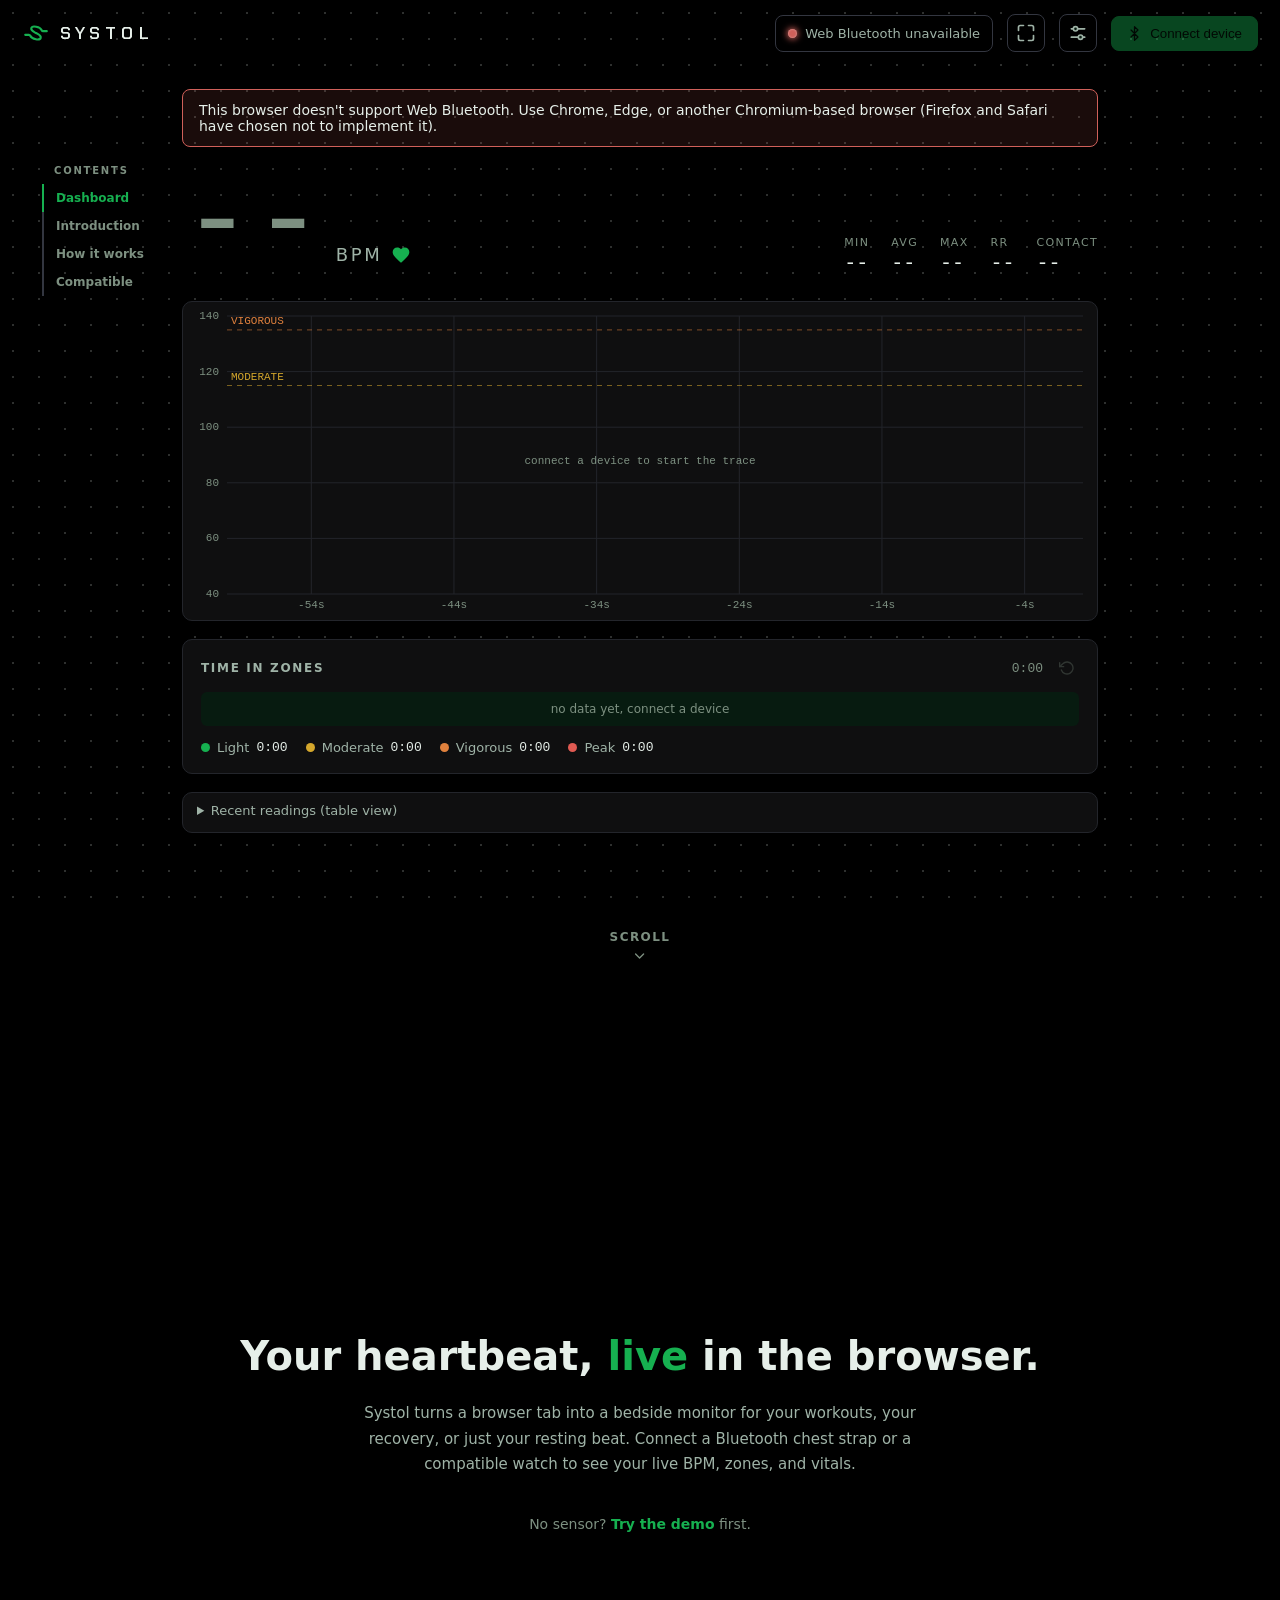
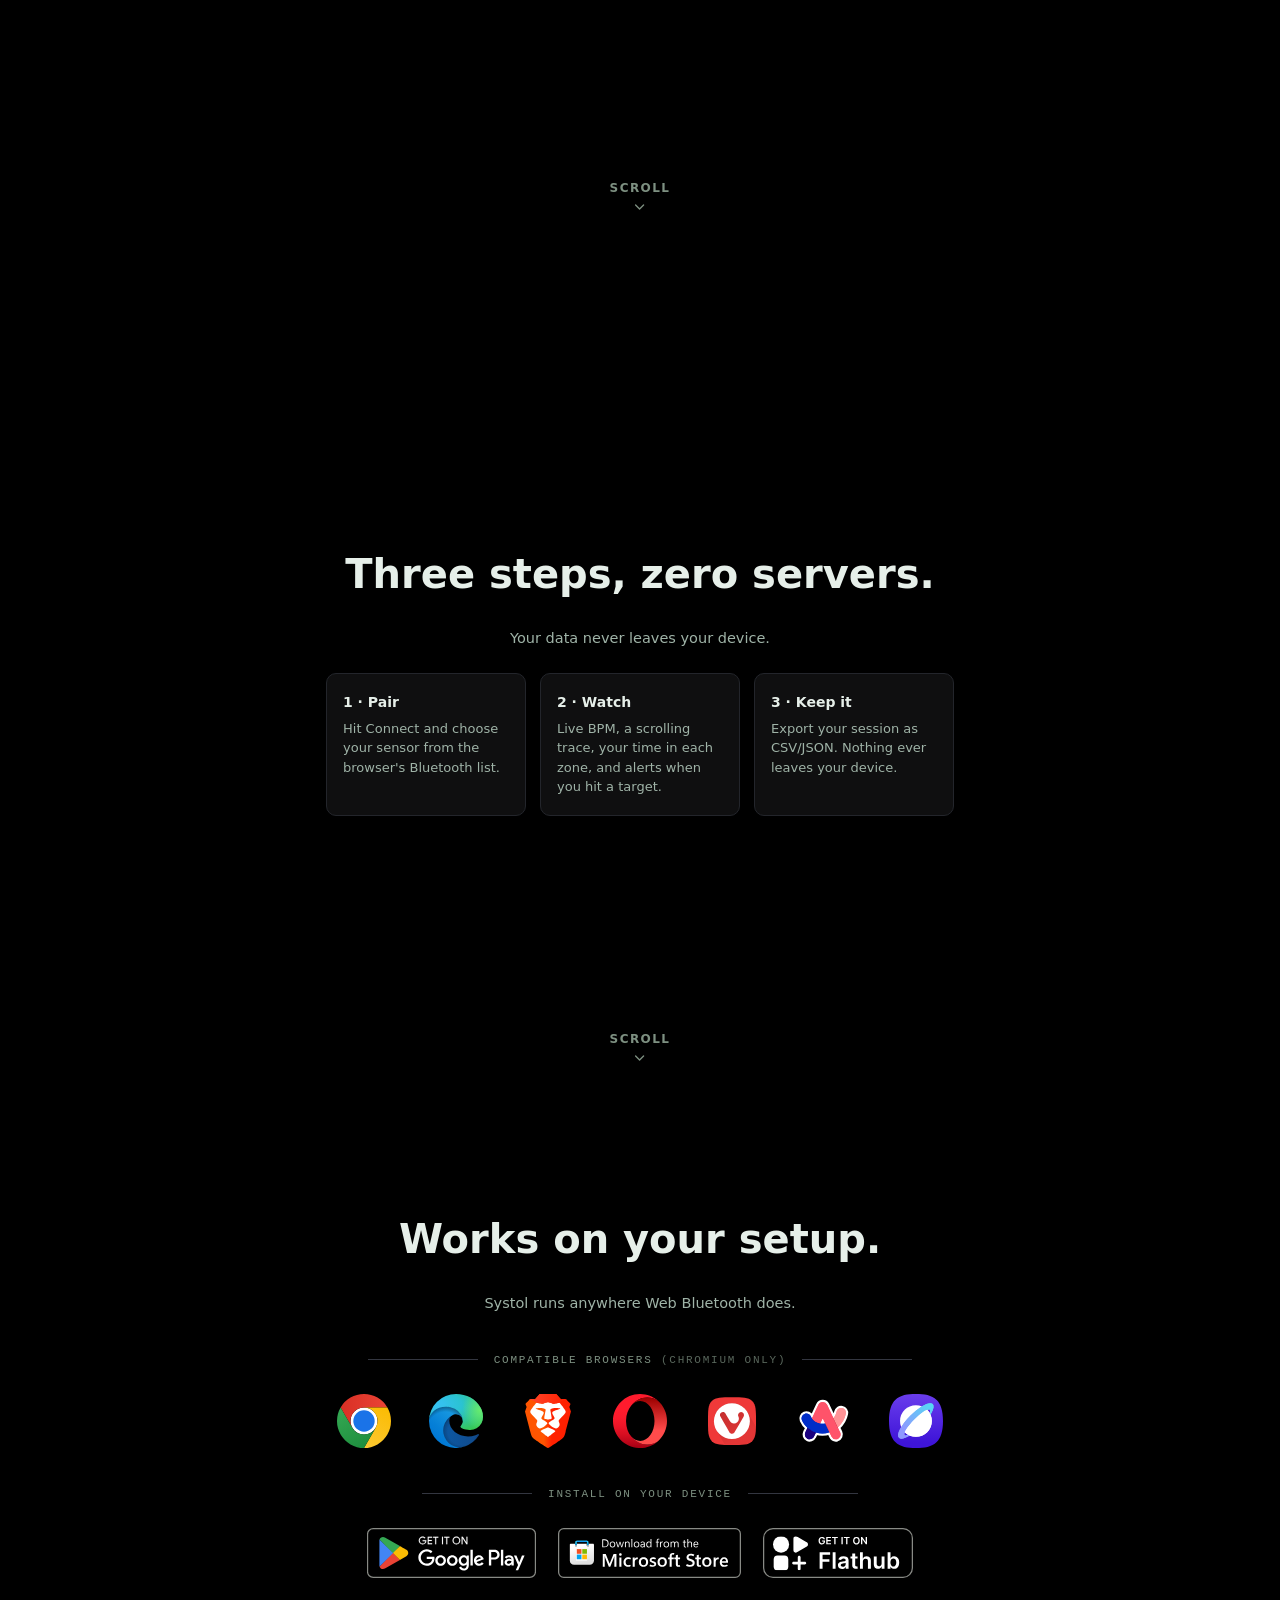
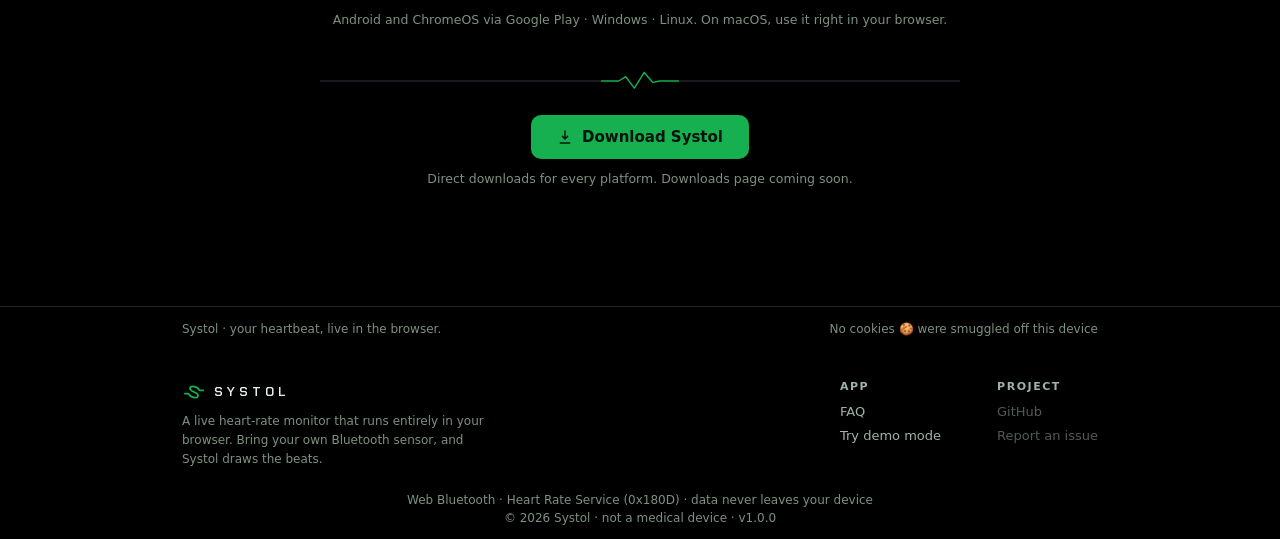
==== index.html @ badc88fa "Initial commit - Systol static web app" ====
<!DOCTYPE html>
<html lang="en">

<head>
  <meta charset="UTF-8" />
  <!-- Web keeps normal pinch zoom; installed-app contexts (PWA/WebView)
       get native parity — app.js §10 tightens this meta there. -->
  <meta name="viewport" content="width=device-width, initial-scale=1.0" />
  <title>Systol · Live Heart Rate Monitor</title>
  <meta name="description"
    content="A live heart-rate monitor that runs in your browser. Connect a Bluetooth sensor for live BPM, zones, and a scrolling trace. Your data never leaves your device." />
  <!-- Social link previews (Open Graph + Twitter). og:image and og:url are
       deferred until a share image (branding — audit 10.3.5) and a deploy URL
       exist. "Systol" here is a rebrand touchpoint. -->
  <meta property="og:type" content="website" />
  <meta property="og:title" content="Systol · Live Heart Rate Monitor" />
  <meta property="og:description"
    content="A live heart-rate monitor that runs entirely in your browser. Bring your own Bluetooth sensor. Your data never leaves your device." />
  <meta name="twitter:card" content="summary" />
  <meta name="twitter:title" content="Systol · Live Heart Rate Monitor" />
  <meta name="twitter:description"
    content="A live heart-rate monitor that runs entirely in your browser. Your data never leaves your device." />
  <!-- Favicon. Browsers that understand SVG take it (sharp at any size); the
       .ico is the fallback for those that don't. -->
  <link rel="icon" href="assets/icons/favicon.svg" type="image/svg+xml" />
  <link rel="icon" href="assets/icons/favicon.ico" sizes="16x16 32x32 48x48" />
  <link rel="apple-touch-icon" href="assets/icons/favicon.svg" />

  <link rel="stylesheet" href="style.css" />
</head>

<body>
  <!-- ================================================================
       HEADER — brand · battery chip · status pill · header buttons
       ================================================================ -->
  <header>
    <!-- Brand → home. On this page (the home page) that means scroll to the
         top rather than reload — app.js §2 intercepts; href is the no-JS
         fallback. -->
    <a class="brand" href="index.html">
      <!-- Decorative: the wordmark beside it carries the accessible name. -->
      <svg class="brand-mark" viewBox="0 0 48 48" width="28" height="28" aria-hidden="true">
        <path
          d="M42.49 20.83L36.24 20.83C35.28 20.83 34.17 20.11 33.79 19.23C31.19 13.26 17.1 10.27 15.91 15.9C14.96 20.36 20.92 22.12 24 24C27.08 25.88 33.04 27.64 32.09 32.1C30.9 37.73 16.81 34.74 14.21 28.77C13.83 27.89 12.72 27.17 11.76 27.17L5.51 27.17"
          fill="none" stroke="currentColor" stroke-width="3.6" stroke-linecap="round" stroke-linejoin="round" />
      </svg>
      <h1>SYSTOL</h1>
    </a>
    <div class="controls">
      <div id="batteryChip" class="battery-chip" hidden title="Device battery">
        <svg width="14" height="20" viewBox="5 2 14 20" fill="none" stroke="currentColor" stroke-width="2"
          stroke-linecap="round" stroke-linejoin="round" aria-hidden="true">
          <rect x="7" y="6" width="10" height="15" rx="2" />
          <path d="M10 3.5h4" />
        </svg>
        <span id="batteryPct">--</span>
      </div>
      <!-- Live BPM in the header (desktop only): reveals with a slide+fade once
           the hero BPM scrolls out of view, so the reading stays glanceable.
           Zone-colored mini heart beats at the real tempo (app.js §2). -->
      <div id="headerBpm" class="header-bpm" data-zone="" aria-hidden="true">
        <span id="headerHeart" class="header-heart">
          <svg viewBox="0 0 24 24" aria-hidden="true">
            <path fill="currentColor"
              d="M12 21.35l-1.45-1.32C5.4 15.36 2 12.28 2 8.5 2 5.42 4.42 3 7.5 3c1.74 0 3.41.81 4.5 2.09C13.09 3.81 14.76 3 16.5 3 19.58 3 22 5.42 22 8.5c0 3.78-3.4 6.86-8.55 11.54L12 21.35z" />
          </svg>
        </span>
        <span id="headerBpmValue">--</span>
      </div>
      <div id="status" class="status" data-state="idle" role="status" aria-live="polite" tabindex="0"
        title="Device info">
        <span class="led" aria-hidden="true"></span>
        <span id="statusText" class="status-text">Not connected</span>
      </div>
      <button id="monitorBtn" class="icon-btn" aria-label="Monitor mode (fullscreen)" title="Monitor mode">
        <svg width="20" height="20" viewBox="0 0 24 24" fill="none" stroke="currentColor" stroke-width="2"
          stroke-linecap="round" stroke-linejoin="round" aria-hidden="true">
          <path d="M3 9V5a2 2 0 0 1 2-2h4" />
          <path d="M21 9V5a2 2 0 0 0-2-2h-4" />
          <path d="M3 15v4a2 2 0 0 0 2 2h4" />
          <path d="M21 15v4a2 2 0 0 1-2 2h-4" />
        </svg>
      </button>
      <button id="deviceBtn" class="icon-btn device-btn" aria-label="Device and connection" title="Device">
        <svg width="20" height="20" viewBox="0 0 24 24" fill="none" stroke="currentColor" stroke-width="2"
          stroke-linecap="round" stroke-linejoin="round" aria-hidden="true">
          <path d="M6.5 6.5 L17.5 17.5 L12 23 L12 1 L17.5 6.5 L6.5 17.5" />
        </svg>
      </button>
      <button id="settingsBtn" class="icon-btn" aria-label="Settings" title="Settings">
        <svg width="20" height="20" viewBox="0 0 24 24" fill="none" stroke="currentColor" stroke-width="2"
          stroke-linecap="round" aria-hidden="true">
          <line x1="4" y1="7" x2="20" y2="7" />
          <circle cx="9" cy="7" r="2.6" fill="var(--panel)" />
          <line x1="4" y1="17" x2="20" y2="17" />
          <circle cx="15" cy="17" r="2.6" fill="var(--panel)" />
        </svg>
      </button>
      <button id="connectBtn" class="btn-connect">
        <svg class="btn-ico" viewBox="0 0 24 24" fill="none" stroke="currentColor" stroke-width="2"
          stroke-linecap="round" stroke-linejoin="round" aria-hidden="true">
          <path d="M6.5 6.5 L17.5 17.5 L12 23 L12 1 L17.5 6.5 L6.5 17.5" />
        </svg>
        <span id="connectLabel">Connect device</span>
      </button>
    </div>
  </header>

  <!-- ================================================================
       MAIN — banners + gutter TOC + the flipbook pages:
         page 1 · dashboard   page 2 · intro   page 3 · how it works
       ================================================================ -->
  <main>
    <!-- TOC: fixed page navigation in the left gutter (wide screens only).
         JS aligns it with the hero and the content column (app.js §4). -->
    <nav class="toc" id="toc" aria-label="Page navigation">
      <span class="toc-title">Contents</span>
      <a href="#dashboard" data-page="dashboard" class="active">Dashboard</a>
      <a href="#intro" data-page="intro">Introduction</a>
      <a href="#how-it-works" data-page="how-it-works">How it works</a>
      <a href="#compatible" data-page="compatible">Compatible</a>
    </nav>

    <div id="unsupported" class="banner" hidden>
      This browser doesn't support Web Bluetooth. Use Chrome, Edge, or another
      Chromium-based browser (Firefox and Safari have chosen not to implement it).
    </div>

    <!-- PAGE 1 · DASHBOARD container: hero + dash-body (chart → zones →
         table). dash-body is one unit so the whole stack can be re-anchored
         (e.g. gutter layouts) without touching its pieces. -->
    <section id="dashboard" class="dashboard page" aria-label="Live heart rate dashboard">
      <section class="hero" aria-label="Current heart rate">
        <div class="bpm-block" id="bpmBlock" data-zone="">
          <span id="bpm" class="bpm-value empty">--</span>
          <div class="bpm-side">
            <span class="bpm-unit">BPM
              <span id="heartSize" class="heart-size">
                <svg id="heart" class="heart" viewBox="0 0 24 24" aria-hidden="true">
                  <path fill="currentColor"
                    d="M12 21.35l-1.45-1.32C5.4 15.36 2 12.28 2 8.5 2 5.42 4.42 3 7.5 3c1.74 0 3.41.81 4.5 2.09C13.09 3.81 14.76 3 16.5 3 19.58 3 22 5.42 22 8.5c0 3.78-3.4 6.86-8.55 11.54L12 21.35z" />
                </svg>
              </span>
            </span>
            <span id="zoneLabel" class="zone-label"></span>
            <span id="targetBadge" class="target-badge" hidden>● in target</span>
          </div>
        </div>
        <div class="side-stats">
          <div class="stat"><span class="stat-label">min</span><span id="statMin" class="stat-value">--</span></div>
          <div class="stat"><span class="stat-label">avg</span><span id="statAvg" class="stat-value">--</span></div>
          <div class="stat"><span class="stat-label">max</span><span id="statMax" class="stat-value">--</span></div>
          <div class="stat"><span class="stat-label">RR</span><span id="statRR" class="stat-value">--</span></div>
          <div class="stat"><span class="stat-label">contact</span><span id="statContact" class="stat-value">--</span>
          </div>
          <!-- Demo-only: return to the live app (drops ?demo). Shown via
             body[data-demo]; sits above the stats on desktop, in the stats
             grid's spare cell beside "contact" on mobile. -->
          <a class="demo-home" href="index.html" aria-label="Exit demo, go to the live app">
            <svg width="14" height="14" viewBox="0 0 24 24" fill="none" stroke="currentColor" stroke-width="2"
              stroke-linecap="round" stroke-linejoin="round" aria-hidden="true">
              <path d="M3 10.5 12 3l9 7.5" />
              <path d="M5 9.5V20h14V9.5" />
            </svg>
            <span>Exit demo</span>
          </a>
        </div>
        <!-- Screen-reader-only: the live BPM number is NOT announced (it would read
           a value aloud every second); instead we announce only zone CHANGES here. -->
        <span id="zoneAnnounce" class="sr-only" role="status" aria-live="polite"></span>
      </section>

      <div class="dash-body">
        <section class="chart-wrap" aria-label="Heart rate over the last 60 seconds">
          <canvas id="chart"></canvas>
          <!-- Anchored to the chart (not the viewport) so it only ever floats over
           the trace, whatever else gets added to the page later. -->
          <div id="signalBanner" class="signal-banner" role="alert" hidden>
            <svg width="16" height="16" viewBox="0 0 24 24" fill="none" stroke="currentColor" stroke-width="2"
              stroke-linecap="round" stroke-linejoin="round" aria-hidden="true">
              <path d="M10.29 3.86 1.82 18a2 2 0 0 0 1.71 3h16.94a2 2 0 0 0 1.71-3L13.71 3.86a2 2 0 0 0-3.42 0z" />
              <line x1="12" y1="9" x2="12" y2="13" />
              <line x1="12" y1="17" x2="12.01" y2="17" />
            </svg>
            <span id="signalBannerText">Signal lost: no readings from your device</span>
          </div>
          <div id="tooltip" class="tooltip" hidden></div>
          <button type="button" id="chartExpand" class="chart-expand" aria-label="Monitor mode (fullscreen)"
            title="Monitor mode">
            <svg width="20" height="20" viewBox="0 0 24 24" fill="none" stroke="currentColor" stroke-width="2"
              stroke-linecap="round" stroke-linejoin="round" aria-hidden="true">
              <path d="M3 9V5a2 2 0 0 1 2-2h4" />
              <path d="M21 9V5a2 2 0 0 0-2-2h-4" />
              <path d="M3 15v4a2 2 0 0 0 2 2h4" />
              <path d="M21 15v4a2 2 0 0 1-2 2h-4" />
            </svg>
          </button>
        </section>

        <section class="zonebar-wrap" aria-label="Time spent in each heart rate zone this session">
          <div class="zonebar-head">
            <h2>Time in zones</h2>
            <div class="zonebar-head-right">
              <span id="zoneTotal" class="zonebar-total">0:00</span>
              <button type="button" id="clearSessionQuick" class="icon-btn-sm" aria-label="Clear session"
                title="Clear session" disabled>
                <svg width="16" height="16" viewBox="0 0 24 24" fill="none" stroke="currentColor" stroke-width="2"
                  stroke-linecap="round" stroke-linejoin="round" aria-hidden="true">
                  <polyline points="1 4 1 10 7 10" />
                  <path d="M3.51 15a9 9 0 1 0 2.13-9.36L1 10" />
                </svg>
              </button>
            </div>
          </div>
          <div class="zonebar" id="zonebar">
            <div class="zoneseg" data-zone="light" id="segLight"></div>
            <div class="zoneseg" data-zone="moderate" id="segModerate"></div>
            <div class="zoneseg" data-zone="vigorous" id="segVigorous"></div>
            <div class="zoneseg" data-zone="peak" id="segPeak"></div>
            <span id="zonebarEmpty" class="zonebar-empty">no data yet, connect a device</span>
          </div>
          <div class="zonelegend">
            <span class="legitem"><span class="legdot" data-zone="light"></span>Light <b id="tLight">0:00</b></span>
            <span class="legitem"><span class="legdot" data-zone="moderate"></span>Moderate <b
                id="tModerate">0:00</b></span>
            <span class="legitem"><span class="legdot" data-zone="vigorous"></span>Vigorous <b
                id="tVigorous">0:00</b></span>
            <span class="legitem"><span class="legdot" data-zone="peak"></span>Peak <b id="tPeak">0:00</b></span>
          </div>
        </section>

        <!-- Docked in the right gutter on wide screens (expanded), in vertical
         flow below the zone bar otherwise (collapsed) — app.js §3 syncs the
         open state, CSS §4 does the docking. -->
        <details class="table-view" id="readingsTable">
          <summary>Recent readings (table view)</summary>
          <div class="table-scroll">
            <table>
              <thead>
                <tr>
                  <th scope="col">Time</th>
                  <th scope="col">BPM</th>
                  <th scope="col">RR intervals (ms)</th>
                </tr>
              </thead>
              <tbody id="readingsBody"></tbody>
            </table>
          </div>
        </details>
      </div><!-- /dash-body -->

      <!-- Bouncing hint at the page's bottom edge: there's more below.
         Clickable; href + label are wired to the NEXT page by app.js §4,
         so inserting/reordering pages needs no updates here. -->
      <a class="scroll-hint" href="#">
        scroll
        <svg width="16" height="16" viewBox="0 0 24 24" fill="none" stroke="currentColor" stroke-width="2"
          stroke-linecap="round" stroke-linejoin="round" aria-hidden="true">
          <path d="M6 9l6 6 6-6" />
        </svg>
      </a>
    </section><!-- /dashboard -->

    <!-- PAGE 2 · INTRODUCTION — all copy below is PLACEHOLDER; final
         content is being written separately. Structure only. -->
    <section class="page intro" id="intro" aria-label="What is Systol">
      <h2 class="intro-title">Your heartbeat, <span>live</span> in the browser.</h2>
      <p class="intro-lede">Systol turns a browser tab into a bedside monitor for your workouts, your recovery, or just
        your resting beat. Connect a Bluetooth chest strap or a compatible watch to see your live BPM, zones, and
        vitals.</p>
      <p class="intro-demo-line">No sensor? <a href="?demo">Try the demo</a> first.</p>

      <a class="scroll-hint" href="#">
        scroll
        <svg width="16" height="16" viewBox="0 0 24 24" fill="none" stroke="currentColor" stroke-width="2"
          stroke-linecap="round" stroke-linejoin="round" aria-hidden="true">
          <path d="M6 9l6 6 6-6" />
        </svg>
      </a>
    </section>

    <!-- PAGE 3 · HOW IT WORKS — all copy below is PLACEHOLDER; final
         content is being written separately. Structure only. -->
    <section class="page intro" id="how-it-works" aria-label="How Systol works">
      <h2 class="intro-title">Three steps, zero servers.</h2>
      <p class="intro-sub">Your data never leaves your device.</p>
      <div class="intro-cards">
        <div class="intro-card"><b>1 · Pair</b>Hit Connect and choose your sensor from the browser's Bluetooth list.
        </div>
        <div class="intro-card"><b>2 · Watch</b>Live BPM, a scrolling trace, your time in each zone, and alerts when you
          hit a target.</div>
        <div class="intro-card"><b>3 · Keep it</b>Export your session as CSV/JSON. Nothing ever leaves your device.
        </div>
      </div>

      <a class="scroll-hint" href="#">
        scroll
        <svg width="16" height="16" viewBox="0 0 24 24" fill="none" stroke="currentColor" stroke-width="2"
          stroke-linecap="round" stroke-linejoin="round" aria-hidden="true">
          <path d="M6 9l6 6 6-6" />
        </svg>
      </a>
    </section>

    <!-- PAGE 4 · COMPATIBLE DEVICES.
         Browsers: bare official logos, each linking to that browser's site.
         Platforms: the official store badges (Play / Microsoft Store / Flathub),
                    theme-paired and not yet clickable — the packages don't exist.
         Both rows are static and centered when everything fits; they only become
         marquees on overflow (app.js §11), drifting in opposite directions. -->
    <section class="page intro" id="compatible" aria-label="Compatible browsers and platforms">
      <h2 class="intro-title">Works on your setup.</h2>
      <p class="intro-sub">Systol runs anywhere Web Bluetooth does.</p>
      <div class="compat-marquees">
        <p class="compat-label"><span>Compatible browsers <span class="compat-label-note">(Chromium only)</span></span>
        </p>
        <div class="marquee rtl" aria-label="Supported browsers">
          <div class="marquee-track">
            <a class="logo-tile" href="https://www.google.com/chrome/" target="_blank" rel="noopener"
              title="Chrome"><img src="assets/img/browsers/chrome.svg" alt="Chrome"></a>
            <a class="logo-tile" href="https://www.microsoft.com/edge" target="_blank" rel="noopener" title="Edge"><img
                src="assets/img/browsers/edge.svg" alt="Edge"></a>
            <a class="logo-tile" href="https://brave.com/" target="_blank" rel="noopener" title="Brave"><img
                src="assets/img/browsers/brave.svg" alt="Brave"></a>
            <a class="logo-tile" href="https://www.opera.com/" target="_blank" rel="noopener" title="Opera"><img
                src="assets/img/browsers/opera.svg" alt="Opera"></a>
            <a class="logo-tile" href="https://vivaldi.com/" target="_blank" rel="noopener" title="Vivaldi"><img
                src="assets/img/browsers/vivaldi.svg" alt="Vivaldi"></a>
            <a class="logo-tile" href="https://arc.net/" target="_blank" rel="noopener" title="Arc"><img
                src="assets/img/browsers/arc.svg" alt="Arc"></a>
            <a class="logo-tile" href="https://www.samsung.com/us/apps/samsung-internet/" target="_blank" rel="noopener"
              title="Samsung Internet"><img src="assets/img/browsers/samsung_internet.svg" alt="Samsung Internet"></a>
            <a class="logo-tile dupe" href="https://www.google.com/chrome/" target="_blank" rel="noopener"
              title="Chrome" aria-hidden="true" tabindex="-1"><img src="assets/img/browsers/chrome.svg" alt=""></a>
            <a class="logo-tile dupe" href="https://www.microsoft.com/edge" target="_blank" rel="noopener" title="Edge"
              aria-hidden="true" tabindex="-1"><img src="assets/img/browsers/edge.svg" alt=""></a>
            <a class="logo-tile dupe" href="https://brave.com/" target="_blank" rel="noopener" title="Brave"
              aria-hidden="true" tabindex="-1"><img src="assets/img/browsers/brave.svg" alt=""></a>
            <a class="logo-tile dupe" href="https://www.opera.com/" target="_blank" rel="noopener" title="Opera"
              aria-hidden="true" tabindex="-1"><img src="assets/img/browsers/opera.svg" alt=""></a>
            <a class="logo-tile dupe" href="https://vivaldi.com/" target="_blank" rel="noopener" title="Vivaldi"
              aria-hidden="true" tabindex="-1"><img src="assets/img/browsers/vivaldi.svg" alt=""></a>
            <a class="logo-tile dupe" href="https://arc.net/" target="_blank" rel="noopener" title="Arc"
              aria-hidden="true" tabindex="-1"><img src="assets/img/browsers/arc.svg" alt=""></a>
            <a class="logo-tile dupe" href="https://www.samsung.com/us/apps/samsung-internet/" target="_blank"
              rel="noopener" title="Samsung Internet" aria-hidden="true" tabindex="-1"><img
                src="assets/img/browsers/samsung_internet.svg" alt=""></a>
          </div>
        </div>
        <p class="compat-label">Install on your device</p>
        <div class="marquee ltr" aria-label="Platforms it installs on (packages coming soon)">
          <div class="marquee-track">
            <span class="store-badge" aria-disabled="true" title="Google Play, coming soon">
              <img class="badge-dark" src="assets/img/stores/playstore_dark.svg" alt="Get it on Google Play (coming soon)">
              <img class="badge-light" src="assets/img/stores/playstore_light.svg" alt="Get it on Google Play (coming soon)">
            </span>
            <span class="store-badge" aria-disabled="true" title="Microsoft Store, coming soon">
              <img class="badge-dark" src="assets/img/stores/ms_store_dark.svg" alt="Download from the Microsoft Store (coming soon)">
              <img class="badge-light" src="assets/img/stores/ms_store_light.svg"
                alt="Download from the Microsoft Store (coming soon)">
            </span>
            <span class="store-badge" aria-disabled="true" title="Flathub, coming soon">
              <img class="badge-dark" src="assets/img/stores/flathub_dark.svg" alt="Get it on Flathub (coming soon)">
              <img class="badge-light" src="assets/img/stores/flathub_light.svg" alt="Get it on Flathub (coming soon)">
            </span>
            <span class="store-badge dupe" aria-hidden="true">
              <img class="badge-dark" src="assets/img/stores/playstore_dark.svg" alt=""><img class="badge-light"
                src="assets/img/stores/playstore_light.svg" alt="">
            </span>
            <span class="store-badge dupe" aria-hidden="true">
              <img class="badge-dark" src="assets/img/stores/ms_store_dark.svg" alt=""><img class="badge-light"
                src="assets/img/stores/ms_store_light.svg" alt="">
            </span>
            <span class="store-badge dupe" aria-hidden="true">
              <img class="badge-dark" src="assets/img/stores/flathub_dark.svg" alt=""><img class="badge-light"
                src="assets/img/stores/flathub_light.svg" alt="">
            </span>
          </div>
        </div>
        <p class="compat-note" style="margin-top:0;">Android and ChromeOS via Google Play · Windows · Linux. On macOS,
          use it right in your browser.</p>
      </div>
      <div class="compat-download">
        <!-- EKG divider: flatline → heartbeat spike → flatline. The one divider on this
             page that gets the accent — it leads the eye into the CTA. -->
        <svg class="ekg-divider" viewBox="0 0 900 36" aria-hidden="true">
          <path class="ekg-flat" d="M0 18H396M504 18H900" />
          <path class="ekg-spike" d="M396 18h24l10 -6 12 16 14 -22 12 14 10 -2h26" />
        </svg>
        <a class="btn-download" href="downloads.html">
          <svg width="16" height="16" viewBox="0 0 24 24" fill="none" stroke="currentColor" stroke-width="2.2"
            stroke-linecap="round" stroke-linejoin="round" aria-hidden="true">
            <path d="M12 3v12m0 0l-4-4m4 4l4-4M5 21h14" />
          </svg>
          Download Systol
        </a>
        <p class="compat-note">Direct downloads for every platform. Downloads page coming soon.</p>
      </div>
    </section>
  </main>

  <!-- ================================================================
       DIALOGS — settings (theme · audio · zones · alerts · data) · device
       ================================================================ -->
  <dialog id="settingsDialog">
    <div class="dialog-head">
      <button type="button" id="settingsBack" class="dialog-x dialog-back" aria-label="Back">
        <svg width="20" height="20" viewBox="0 0 24 24" fill="none" stroke="currentColor" stroke-width="2.2"
          stroke-linecap="round" stroke-linejoin="round" aria-hidden="true">
          <path d="M15 18l-6-6 6-6" />
        </svg>
      </button>
      <h2 class="dialog-title" id="settingsTitle">Settings</h2>
      <button type="button" id="settingsClose" class="dialog-x dialog-close" aria-label="Close settings">
        <svg width="16" height="16" viewBox="0 0 24 24" fill="none" stroke="currentColor" stroke-width="2.2"
          stroke-linecap="round" aria-hidden="true">
          <path d="M6 6l12 12M18 6L6 18" />
        </svg>
      </button>
    </div>

    <div class="settings-body">
      <!-- A settings menu, not a WAI-ARIA tab strip: these are plain buttons that
           swap the panel on the right. aria-current marks the active section
           (honest "you are here" without promising arrow-key tab semantics). 10.6.3 -->
      <nav class="settings-nav" aria-label="Settings sections">
        <button type="button" class="nav-item active" data-section="theme" aria-current="true">Theme</button>
        <button type="button" class="nav-item" data-section="audio">Audio</button>
        <button type="button" class="nav-item" data-section="zones">Heart rate zones</button>
        <button type="button" class="nav-item" data-section="alerts">Alerts</button>
        <button type="button" class="nav-item" data-section="access">Accessibility</button>
        <button type="button" class="nav-item" data-section="data">Session data</button>
        <button type="button" class="nav-item" data-section="about">About</button>
      </nav>

      <div class="settings-content">
        <section class="settings-section active" data-section="theme">
          <h3 class="settings-heading page-name">Theme</h3>
          <div class="switch-row">
            <span class="switch-label">Appearance<span class="switch-sub">dark or light background</span></span>
            <button type="button" id="modeToggle" class="icon-btn mode-icon" aria-label="Toggle light and dark mode">
              <svg class="ico-moon" width="19" height="19" viewBox="0 0 24 24" fill="none" stroke="currentColor"
                stroke-width="2" stroke-linecap="round" stroke-linejoin="round" aria-hidden="true">
                <path d="M21 12.8A9 9 0 1 1 11.2 3 7 7 0 0 0 21 12.8z" />
              </svg>
              <svg class="ico-sun" width="19" height="19" viewBox="0 0 24 24" fill="none" stroke="currentColor"
                stroke-width="2" stroke-linecap="round" stroke-linejoin="round" aria-hidden="true">
                <circle cx="12" cy="12" r="4" />
                <path
                  d="M12 2v2M12 20v2M4.9 4.9l1.4 1.4M17.7 17.7l1.4 1.4M2 12h2M20 12h2M4.9 19.1l1.4-1.4M17.7 6.3l1.4-1.4" />
              </svg>
            </button>
          </div>
          <div class="tone-row">
            <span class="tone-label">Accent color</span>
            <div class="swatches" id="accentSwatches">
              <button type="button" class="swatch" data-accent="green" aria-label="Monitor green"></button>
              <button type="button" class="swatch" data-accent="blue" aria-label="Clinical blue"></button>
              <button type="button" class="swatch" data-accent="amber" aria-label="Amber"></button>
            </div>
          </div>
        </section>

        <section class="settings-section" data-section="audio" hidden>
          <h3 class="settings-heading page-name">Audio</h3>
          <div class="switch-row">
            <span class="switch-label">Beep on each beat<span class="switch-sub">a soft tick synced to your live heart
                rate</span></span>
            <button type="button" id="soundToggle" class="switch" role="switch" aria-checked="false"
              aria-label="Beep on each beat">
              <span class="switch-knob"></span>
            </button>
          </div>
          <div class="tone-row">
            <span class="tone-label">Tone</span>
            <select id="toneSelect" aria-label="Beep tone">
              <option value="soft">Soft tick</option>
              <option value="monitor">Classic monitor</option>
              <option value="pulse">Low pulse</option>
            </select>
          </div>
        </section>

        <section class="settings-section" data-section="zones" hidden>
          <div class="card-head">
            <h3 class="settings-heading page-name">Heart rate zones</h3>
            <button type="button" id="zonesReset" class="link-btn">Reset</button>
          </div>
          <p class="dialog-hint">Set the BPM where each zone begins. Light is everything below Moderate.</p>
          <div class="zone-row"><span class="zone-dot" data-zone="light"></span><span
              class="zone-name">Light</span><span class="zone-range">below Moderate</span></div>
          <label class="zone-row"><span class="zone-dot" data-zone="moderate"></span><span
              class="zone-name">Moderate</span><input type="number" id="zoneModerate" min="40" max="220"
              required /></label>
          <label class="zone-row"><span class="zone-dot" data-zone="vigorous"></span><span
              class="zone-name">Vigorous</span><input type="number" id="zoneVigorous" min="40" max="220"
              required /></label>
          <label class="zone-row"><span class="zone-dot" data-zone="peak"></span><span
              class="zone-name">Peak</span><input type="number" id="zonePeak" min="40" max="230" required /></label>
          <p id="zoneError" class="zone-error" hidden>Values must increase: Moderate &lt; Vigorous &lt; Peak.</p>
        </section>

        <section class="settings-section" data-section="alerts" hidden>
          <h3 class="settings-heading page-name">Alerts</h3>
          <div class="tone-row">
            <span class="tone-label">Target zone</span>
            <select id="targetZone" aria-label="Target zone">
              <option value="none">None</option>
              <option value="light">Light</option>
              <option value="moderate">Moderate</option>
              <option value="vigorous">Vigorous</option>
              <option value="peak">Peak</option>
            </select>
          </div>
          <div class="switch-row alert-sound-row">
            <span class="switch-label">Alert sound<span class="switch-sub">chime when you enter or leave the
                target</span></span>
            <button type="button" id="alertSoundToggle" class="switch" role="switch" aria-checked="true"
              aria-label="Alert sound">
              <span class="switch-knob"></span>
            </button>
          </div>
        </section>

        <section class="settings-section" data-section="access" hidden>
          <h3 class="settings-heading page-name">Accessibility</h3>
          <div class="switch-row snap-row">
            <span class="switch-label">Page snapping<span class="switch-sub">gently settle scrolling onto a page after
                you stop</span></span>
            <button type="button" id="snapToggle" class="switch" role="switch" aria-checked="true"
              aria-label="Page snapping">
              <span class="switch-knob"></span>
            </button>
          </div>
          <p class="dialog-hint snap-note" id="snapNote">Off by default when your system asks for reduced motion. This
            switch overrides that.</p>
          <p class="dialog-hint snap-note snap-locked" id="snapLockedNote" hidden>Not available at this screen size.
            Page snapping needs a window wider than 560&thinsp;px and at least 620&thinsp;px tall.</p>
          <div class="switch-row">
            <span class="switch-label">Background animation<span class="switch-sub">the drawn heartbeat traces behind
                the pages</span></span>
            <button type="button" id="bgfxToggle" class="switch" role="switch" aria-checked="true"
              aria-label="Background animation">
              <span class="switch-knob"></span>
            </button>
          </div>
          <p class="dialog-hint">Turns off the moving traces and the dot grid. Off by default when your system asks for
            reduced motion.</p>
        </section>

        <section class="settings-section" data-section="data" hidden>
          <h3 class="settings-heading">Export</h3>
          <p class="dialog-hint">Download this session's readings. Everything stays on your device; nothing is uploaded.
          </p>
          <div class="export-row">
            <button type="button" id="exportCsv" class="btn-outline" disabled>Export CSV</button>
            <button type="button" id="exportJson" class="btn-outline" disabled>Export JSON</button>
          </div>
          <p id="exportEmpty" class="dialog-hint export-empty">No readings yet. Connect a device to record a session.
          </p>

          <div class="dialog-divider"></div>

          <h3 class="settings-heading">Delete data</h3>
          <div class="reset-item">
            <div class="reset-text">
              <div class="reset-title">Clear session</div>
              <div class="reset-desc">Empties this session's graphs and zone times. Keeps your device connected and your
                saved settings.</div>
            </div>
            <button type="button" id="clearSession" class="btn-danger-outline" disabled>Clear</button>
          </div>

          <div class="reset-item">
            <div class="reset-text">
              <div class="reset-title">Restore defaults</div>
              <div class="reset-desc">Full reset. Clears all saved data and reloads a fresh app: the device disconnects,
                and settings and readings are wiped.</div>
            </div>
            <button type="button" id="restoreDefaults" class="btn-danger-outline">Reset</button>
          </div>
          <div class="confirm-box" id="restoreConfirm" hidden>
            <span class="confirm-prompt">Type <b>Delete</b> to confirm</span>
            <div class="confirm-controls">
              <input type="text" id="restoreInput" class="confirm-input" autocomplete="off" spellcheck="false"
                aria-label="Type Delete to confirm" />
              <button type="button" class="btn-ghost" id="restoreCancel">Cancel</button>
              <button type="button" class="btn-danger" id="restoreConfirmBtn" disabled>Confirm</button>
            </div>
          </div>
        </section>

        <section class="settings-section" data-section="about" hidden>
          <h3 class="settings-heading page-name">About</h3>
          <div class="about-row">
            <svg class="brand-mark" viewBox="0 0 48 48" width="22" height="22" aria-hidden="true">
              <path
                d="M42.49 20.83L36.24 20.83C35.28 20.83 34.17 20.11 33.79 19.23C31.19 13.26 17.1 10.27 15.91 15.9C14.96 20.36 20.92 22.12 24 24C27.08 25.88 33.04 27.64 32.09 32.1C30.9 37.73 16.81 34.74 14.21 28.77C13.83 27.89 12.72 27.17 11.76 27.17L5.51 27.17"
                fill="none" stroke="currentColor" stroke-width="3.2" stroke-linecap="round" stroke-linejoin="round" />
            </svg>
            <span class="about-name">Systol</span>
            <span class="about-version">v<span id="settingsVersion">--</span></span>
          </div>
          <p class="dialog-hint">A live heart-rate monitor that runs entirely in your browser. Not a medical device.
            Everything stays on your device; nothing is uploaded.</p>
          <p class="about-links"><a href="faq.html" class="foot-link">FAQ &amp; privacy</a></p>
        </section>
      </div>
    </div>

    <div class="dialog-foot">
      <span class="foot-note">Changes apply instantly</span>
    </div>
  </dialog>

  <dialog id="deviceDialog">
    <div class="dialog-head">
      <button type="button" id="deviceBack" class="dialog-x dialog-back" aria-label="Back">
        <svg width="20" height="20" viewBox="0 0 24 24" fill="none" stroke="currentColor" stroke-width="2.2"
          stroke-linecap="round" stroke-linejoin="round" aria-hidden="true">
          <path d="M15 18l-6-6 6-6" />
        </svg>
      </button>
      <h2 class="dialog-title">Device</h2>
      <button type="button" id="deviceClose" class="dialog-x dialog-close" aria-label="Close">
        <svg width="16" height="16" viewBox="0 0 24 24" fill="none" stroke="currentColor" stroke-width="2.2"
          stroke-linecap="round" aria-hidden="true">
          <path d="M6 6l12 12M18 6L6 18" />
        </svg>
      </button>
    </div>
    <div class="device-body">
      <div class="device-logo" id="deviceLogo" data-state="idle">
        <svg width="44" height="44" viewBox="0 0 24 24" fill="none" stroke="currentColor" stroke-width="1.8"
          stroke-linecap="round" stroke-linejoin="round" aria-hidden="true">
          <path d="M2 12h4l2.5-7 4 15 3-9 1.5 3H22" />
        </svg>
      </div>
      <div class="device-name" id="deviceName">No device</div>
      <div class="device-status" id="deviceStatusText" data-state="idle">Not connected</div>
      <dl class="device-info" id="deviceInfo" hidden>
        <div class="dinfo-row">
          <dt>Device ID</dt>
          <dd id="devInfoId">--</dd>
        </div>
        <div class="dinfo-row" id="devBatteryRow" hidden>
          <dt>Battery</dt>
          <dd id="devBattery">--</dd>
        </div>
        <div class="dinfo-row">
          <dt>Service</dt>
          <dd>Heart Rate · 0x180D</dd>
        </div>
        <div class="dinfo-row">
          <dt>Transport</dt>
          <dd>Bluetooth LE</dd>
        </div>
        <div class="dinfo-row">
          <dt>App version</dt>
          <dd>Systol <span id="devVersion">--</span></dd>
        </div>
      </dl>
    </div>
    <div class="device-foot">
      <button type="button" id="deviceConnectBtn" class="btn-connect btn-connect-full">
        <svg class="btn-ico" viewBox="0 0 24 24" fill="none" stroke="currentColor" stroke-width="2"
          stroke-linecap="round" stroke-linejoin="round" aria-hidden="true">
          <path d="M6.5 6.5 L17.5 17.5 L12 23 L12 1 L17.5 6.5 L6.5 17.5" />
        </svg>
        <span id="deviceConnectLabel">Connect device</span>
      </button>
    </div>
  </dialog>

  <!-- ================================================================
       FOOTER — brand · link columns · base line
       ================================================================ -->
  <footer id="footer">
    <!-- Thin row: the only footer line visible at the last page's rest on
         flipbook screens — the rest of the footer sits below the fold and
         scrolling reveals it (the snap engine treats it as a mini page).
         Hidden on small screens, where the footer renders whole. -->
    <div class="footer-thin" id="footerThin">
      <span>Systol · your heartbeat, live in the browser.</span>
      <span>No cookies 🍪 were smuggled off this device</span>
    </div>
    <div class="footer-cols">
      <div class="footer-brand">
        <div class="footer-brand-row">
          <svg class="brand-mark" viewBox="0 0 48 48" width="24" height="24" aria-hidden="true">
            <path
              d="M42.49 20.83L36.24 20.83C35.28 20.83 34.17 20.11 33.79 19.23C31.19 13.26 17.1 10.27 15.91 15.9C14.96 20.36 20.92 22.12 24 24C27.08 25.88 33.04 27.64 32.09 32.1C30.9 37.73 16.81 34.74 14.21 28.77C13.83 27.89 12.72 27.17 11.76 27.17L5.51 27.17"
              fill="none" stroke="currentColor" stroke-width="3.4" stroke-linecap="round" stroke-linejoin="round" />
          </svg>
          <span class="footer-brand-name">SYSTOL</span>
        </div>
        <p class="footer-tagline">A live heart-rate monitor that runs entirely in your browser. Bring your own Bluetooth
          sensor, and Systol draws the beats.</p>
      </div>
      <nav class="footer-col" aria-label="App links">
        <h3>App</h3>
        <a href="faq.html" class="foot-link">FAQ</a>
        <a href="?demo" class="foot-link">Try demo mode</a>
      </nav>
      <nav class="footer-col" aria-label="Project links">
        <h3>Project</h3>
        <a href="#" class="foot-link soon" title="Coming soon">GitHub</a>
        <a href="#" class="foot-link soon" title="Coming soon">Report an issue</a>
      </nav>
    </div>
    <div class="footer-base">
      <span>Web Bluetooth · Heart Rate Service (0x180D) · data never leaves your device</span>
      <span>© 2026 Systol · not a medical device<span id="footerVersion"></span></span>
    </div>
  </footer>

  <!-- ================================================================
       OVERLAYS — monitor-mode controls · audio hint
       ================================================================ -->
  <div id="monitorCtls" class="monitor-ctls" hidden>
    <div id="monitorBattery" class="battery-chip" hidden title="Device battery">
      <svg width="14" height="20" viewBox="5 2 14 20" fill="none" stroke="currentColor" stroke-width="2"
        stroke-linecap="round" stroke-linejoin="round" aria-hidden="true">
        <rect x="7" y="6" width="10" height="15" rx="2" />
        <path d="M10 3.5h4" />
      </svg>
      <span id="monitorBatteryPct">--</span>
    </div>
    <button id="monitorMute" class="icon-btn" aria-label="Beep on each beat" aria-pressed="false" title="Beep on/off">
      <svg width="20" height="20" viewBox="0 0 24 24" fill="none" stroke="currentColor" stroke-width="2"
        stroke-linecap="round" stroke-linejoin="round" aria-hidden="true">
        <path d="M11 5 6 9H2v6h4l5 4z" />
        <path class="sound-wave" d="M15.5 8.5a5 5 0 0 1 0 7" />
        <path class="sound-wave" d="M19 5.5a9 9 0 0 1 0 13" />
        <path class="sound-x" d="M17 9.5l5 5M22 9.5l-5 5" />
      </svg>
    </button>
    <button id="monitorExit" class="icon-btn" aria-label="Exit monitor mode" title="Exit monitor mode (Esc)">
      <svg width="20" height="20" viewBox="0 0 24 24" fill="none" stroke="currentColor" stroke-width="2"
        stroke-linecap="round" stroke-linejoin="round" aria-hidden="true">
        <path d="M9 3v4a2 2 0 0 1-2 2H3" />
        <path d="M15 3v4a2 2 0 0 0 2 2h4" />
        <path d="M9 21v-4a2 2 0 0 0-2-2H3" />
        <path d="M15 21v-4a2 2 0 0 1 2-2h4" />
      </svg>
    </button>
  </div>

  <button type="button" id="toTop" class="to-top" aria-label="Back to top" title="Back to top">
    <!-- Hollow banner-chevron (user-supplied path). Non-scaling 2px stroke —
         intentionally a touch heavier than the header icons' ~1.67px (their
         stroke-width 2 scaled from a 24 viewBox to 20px), suiting this larger
         standalone corner control. (10.7.4) -->
    <svg width="24" height="18" viewBox="0 0 580 426" xmlns="http://www.w3.org/2000/svg" aria-hidden="true">
      <path d="M30 396V200L290 30l260 170v196L290 220Z" fill="none" stroke="currentColor" stroke-width="2"
        stroke-linejoin="round" stroke-linecap="round" vector-effect="non-scaling-stroke" />
    </svg>
  </button>

  <div id="audioHint" class="audio-hint" hidden>🔇 Click anywhere to enable sound</div>

  <script src="app.js"></script>
  <!-- Code-generated background: plotting-paper dots on the dashboard page, a
       self-building wall of ECG traces on the pages below. Self-contained —
       injects its own canvas and styles; dials live at the top of the file. -->
  <script src="systol-bgfx.js" defer></script>
</body>

</html>
---- style.css ----
/* Systol — hospital-monitor theme. Trace green #16b050 validated against
   surface #101512 (lightness band, chroma, contrast) — see README.

   Organized by CONTAINER, mirroring index.html:
     1. design tokens & themes
     2. base & shared controls
     3. header            (brand, battery chip, status pill, buttons)
     4. main / dashboard  (flipbook pages, gutter TOC, hero, chart,
                           time-in-zones, readings table, intro pages)
     5. dialogs           (shared shell, settings, device)
     6. footer
     7. overlays          (signal banner, audio hint, monitor controls)
     8. monitor mode
   Each container's mobile rules live at the END of its own section. */

/* ── Wordmark face — Chakra Petch SemiBold, subset to S/Y/T/O/L ──────────
   Inlined as a data URI: no CDN request, no build step, no FOUT, and the
   brand renders identically on Windows/Android where a system stack would
   resolve to a different face. 1116 bytes. Used only by the wordmark. */
@font-face {
  font-family: "Systol Wordmark";
  src: url([data-uri]) format("woff2");
  font-weight: 600;
  font-style: normal;
  font-display: block;
}

/* ==================================================================
   1. DESIGN TOKENS & THEMES
   ================================================================== */

:root {
  --bg: #000000;                                             /* homepage: pure black */
  --surface: #0f0f10;                                        /* cards: near-neutral */
  --panel: color-mix(in srgb, #050507 87%, var(--trace));    /* modals: near-black, faint accent */
  --grid: #23252b;
  --grid-strong: #333640;
  --trace: #16b050;
  --ink: #e6efe9;
  --ink-secondary: #9fb3a7;
  --ink-muted: #7d9081;   /* WCAG AA ≥4.5:1 on bg/surface/panel even at 11–12px labels (10.6.5) */
  --danger: #d0605a;
  --hover-tint: rgba(255, 255, 255, 0.05); /* subtle raised-tile on hover; themed so it shows in light mode too (10.7.3) */
  --zone-light: #16b050;
  --zone-moderate: #d4a72c;
  --zone-vigorous: #e0813d;
  --zone-peak: #e05a52;
  --mono: ui-monospace, "SF Mono", SFMono-Regular, Menlo, Consolas, monospace;
  --wordmark: "Systol Wordmark", system-ui, sans-serif; /* brand only — see @font-face below */
  --header-h: 67px; /* pre-JS fallback — app.js §2 syncs this to the real header height */
  --footer-thin-h: 46px; /* footer's thin row; JS corrects it from the live layout */
}

/* Accent presets (dark mode) — only the primary accent changes; the zone
   colors stay semantic. */
:root[data-accent="blue"]  { --trace: #3a95e0; }
:root[data-accent="amber"] { --trace: #d9a520; }

/* Light mode palette (validated for ≥3:1 contrast on the light surface). */
:root[data-theme="light"] {
  --bg: #ffffff;                                             /* homepage: pure white */
  --surface: #f6f7f8;                                        /* cards: near-neutral */
  --panel: color-mix(in srgb, #ffffff 90%, var(--trace));    /* modals: accent-tinted */
  --grid: #e6e8ea;
  --grid-strong: #d0d3d6;
  --ink: #16211b;
  --ink-secondary: #4c5b53;
  --ink-muted: #5b6860;   /* WCAG AA ≥4.5:1 on bg/surface/panel even at 11–12px labels (10.6.5) */
  --danger: #c23c34;
  --hover-tint: rgba(0, 0, 0, 0.05); /* dark tile on light surfaces (10.7.3) */
  --zone-light: #128c42;
  --zone-moderate: #a67c0a;
  --zone-vigorous: #bd5717;
  --zone-peak: #cc3a30;
  --trace: #0e8a3c;
}
:root[data-theme="light"][data-accent="blue"]  { --trace: #1f74c0; }
:root[data-theme="light"][data-accent="amber"] { --trace: #9a6b08; }

/* ==================================================================
   BREAKPOINT GATES — canonical reference (keep every use in sync)
   ------------------------------------------------------------------
   CSS media queries can't read a custom property, so these numbers are
   repeated across this file AND one matchMedia in app.js §4. This block is
   the single source of TRUTH; when a gate changes, grep its token and
   update every site. Paired gates are COMPLEMENTS (≤560 / ≥561, <620 /
   ≥620) so no width/height ever lands in two layouts at once — that overlap
   was bug 10.1.1.

     560 / 561  — mobile ↔ desktop-flipbook boundary; 560 IS mobile.
                   mobile:     @media (max-width: 560px)          [style.css]
                   flipbook:   (min-width: 561px) and (min-height: 620px)
                   snap OFF:   (max-width: 560px)                 [app.js §4]
                   isMobile:   (max-width: 560px)                 [app.js §6]
     620 / 619  — min viewport HEIGHT for the flipbook.
                   on:  … and (min-height: 620px)   off: (max-height: 619px)
                   snap OFF also keys (max-height: 619px)         [app.js §4]
     1279/1280  — gutter TOC appears (needs side room):
                   hidden:     @media (max-width: 1279px)
     1460       — readings table docks in the right gutter:
                   docked:     @media (min-width: 1460px)  [+ app.js §3 matchMedia]
     380        — very narrow: connect button shrinks to its icon.
   Grep: 560px · 561px · 619px · 620px · 1279px · 1460px · 380px
   (prefers-reduced-motion and display-mode:standalone are feature queries,
    not numeric gates — no drift risk, not listed above.)
   ================================================================== */

/* ==================================================================
   2. BASE & SHARED CONTROLS
   ================================================================== */

* { box-sizing: border-box; margin: 0; padding: 0; }

/* App-like touch behavior: on touch-primary devices (Android/iOS — where
   press-and-hold means "select text"), on-screen text is not selectable,
   like a native app. Inputs keep selection — editing requires it. Desktop
   pointers are unaffected. -webkit-touch-callout kills iOS's long-press
   preview bubble on links. */
/* Native-app parity ONLY when actually running as an app (installed
   PWA / TWA / WebView — display-mode: standalone), never on the web —
   browsers, mobile included, keep normal selection and zoom:
     · no pinch zoom (boot JS also tightens the viewport meta, app.js §10)
     · press-and-hold selects no text, like a native app — inputs excepted,
       editing requires selection; -webkit-touch-callout kills iOS's
       long-press link preview. */
@media (display-mode: standalone) {
  html { touch-action: pan-x pan-y; } /* scroll yes, pinch-zoom no */
  body {
    -webkit-user-select: none;
    user-select: none;
    -webkit-touch-callout: none;
  }
  input, textarea {
    -webkit-user-select: text;
    user-select: text;
  }
}

body {
  background: var(--bg);
  color: var(--ink);
  font-family: system-ui, -apple-system, "Segoe UI", sans-serif;
  min-height: 100vh;
  display: flex;
  flex-direction: column;
}

button { cursor: pointer; font: 600 13px/1 inherit; }
button:disabled { opacity: 0.4; cursor: default; }

/* Visually hidden, but present for screen readers (e.g. the zone-change
   announcer). Standard clip-rect technique — off-layout, never focusable. */
.sr-only {
  position: absolute;
  width: 1px;
  height: 1px;
  padding: 0;
  margin: -1px;
  overflow: hidden;
  clip: rect(0, 0, 0, 0);
  white-space: nowrap;
  border: 0;
}

/* Square icon button (header, monitor controls, settings mode toggle). */
.icon-btn {
  display: flex;
  align-items: center;
  justify-content: center;
  background: var(--bg);
  border: 1px solid var(--grid-strong);
  border-radius: 8px;
  color: var(--ink-secondary);
  padding: 8px; /* symmetric — 20px icon inside → 38px square button */
}
.icon-btn:hover { background: var(--hover-tint); color: var(--ink); }

/* Small borderless icon button (zone bar's quick clear). */
.icon-btn-sm {
  display: flex;
  background: none;
  border: none;
  color: var(--ink-muted);
  cursor: pointer;
  padding: 4px;
  border-radius: 6px;
}
.icon-btn-sm:hover:not(:disabled) { color: var(--trace); background: var(--hover-tint); }
.icon-btn-sm:disabled { opacity: 0.3; cursor: default; }

/* Primary connect button (header + device dialog). */
.btn-connect {
  display: inline-flex;
  align-items: center;
  gap: 8px;
  background: var(--trace);
  color: #04170b;
  border: 1px solid var(--trace);
  border-radius: 8px; /* unified with icon buttons — was a stray 7px (10.7.2) */
  padding: 9px 15px;
  transition: background 0.15s, border-color 0.15s, box-shadow 0.15s;
}
.btn-connect:hover { box-shadow: 0 0 0 3px color-mix(in srgb, var(--trace) 22%, transparent); }
.btn-connect .btn-ico { width: 15px; height: 15px; }
/* Connected → the button's job is now "Disconnect": go quiet red-outline. */
.btn-connect.connected {
  background: transparent;
  color: var(--danger);
  border-color: var(--danger);
}
.btn-connect.connected:hover { box-shadow: 0 0 0 3px color-mix(in srgb, var(--danger) 18%, transparent); }

/* Outline / ghost / danger button family (dialogs). */
.btn-outline {
  background: transparent;
  border: 1px solid var(--grid-strong);
  border-radius: 8px; /* unified with icon buttons — was a stray 7px (10.7.2) */
  color: var(--ink);
  font: 600 13px/1 inherit;
  padding: 9px 14px;
  cursor: pointer;
}
.btn-outline:hover:not(:disabled) { color: var(--trace); border-color: var(--trace); }
.btn-outline:disabled { opacity: 0.4; cursor: default; }

.btn-ghost {
  flex: none;
  background: none;
  border: 1px solid var(--grid-strong);
  border-radius: 6px;
  color: var(--ink-secondary);
  font: 600 13px/1 inherit;
  padding: 8px 12px;
  cursor: pointer;
}
.btn-ghost:hover { color: var(--ink); }

.btn-danger {
  flex: none;
  background: var(--danger);
  border: 1px solid var(--danger);
  border-radius: 6px;
  color: #fff;
  font: 600 13px/1 inherit;
  padding: 8px 14px;
  cursor: pointer;
}
.btn-danger:disabled { opacity: 0.4; cursor: default; }

.btn-danger-outline {
  flex: none;
  background: transparent;
  border: 1px solid var(--danger);
  border-radius: 8px; /* unified with icon buttons — was a stray 7px (10.7.2) */
  color: var(--danger);
  font: 600 13px/1 inherit;
  padding: 9px 16px;
  cursor: pointer;
}
.btn-danger-outline:hover:not(:disabled) { background: rgba(208, 96, 90, 0.1); }
.btn-danger-outline:disabled { opacity: 0.35; cursor: default; border-color: var(--grid-strong); color: var(--ink-muted); }

/* Quiet uppercase text button (settings "Reset"). */
.link-btn {
  background: transparent;
  border: none;
  color: var(--ink-muted);
  font: 600 11px/1 inherit;
  text-transform: uppercase;
  letter-spacing: 0.08em;
  cursor: pointer;
  padding: 2px 4px;
}
.link-btn:hover { color: var(--trace); }

/* ==================================================================
   3. HEADER — brand · battery chip · status pill · header buttons
   ================================================================== */

header {
  position: sticky;
  top: 0;
  z-index: 20;
  display: flex;
  justify-content: space-between;
  align-items: center;
  padding: 14px 22px;
  border-bottom: 1px solid transparent; /* flush by default */
  background: var(--bg);
  transition: border-color 0.2s ease;
}
header.scrolled { border-bottom-color: var(--grid); } /* hairline seam appears on scroll */

.brand { display: flex; align-items: center; gap: 10px; text-decoration: none; color: inherit; cursor: pointer; }
.brand:focus-visible { outline: 2px solid var(--trace); outline-offset: 4px; border-radius: 6px; }
.brand h1 {
  font-family: var(--wordmark);
  font-size: 17px;
  letter-spacing: 0.30em; /* tuned for Chakra Petch; 0.35em suited the old face */
  font-weight: 600;
}
/* The mark's ink fills only ~51% of its 48x48 canvas, so 28px renders about
   14px tall — deliberately larger than the 11px cap-height beside it. Inherits
   --trace, so it follows the accent setting like everything else. */
.brand-mark {
  display: block;
  color: var(--trace);
  flex: none;
}

.controls { display: flex; align-items: center; gap: 14px; }

/* Live BPM in the header (desktop only) — hidden until the hero BPM scrolls off
   (JS adds .show). Collapses its own width when hidden so it leaves no gap;
   revealing expands + fades it in, pushing nothing on the right (the group is
   right-anchored). The mini heart is zone-colored and beats at the real tempo. */
.header-bpm {
  display: flex;
  align-items: center;
  gap: 6px;
  font-family: var(--mono);
  font-size: 15px;
  font-weight: 600;
  font-variant-numeric: tabular-nums;
  color: var(--ink);
  max-width: 0;
  opacity: 0;
  overflow: hidden;
  transform: translateX(-4px);
  transition: max-width 0.35s ease, opacity 0.28s ease, transform 0.35s ease;
  pointer-events: none;
  white-space: nowrap;
}
.header-bpm.show { max-width: 6em; opacity: 1; transform: none; }
.header-bpm .header-heart { width: 15px; height: 15px; display: inline-flex; flex: none; color: var(--trace); }
.header-bpm .header-heart svg { width: 100%; height: 100%; }
.header-bpm .header-heart.beating { animation: heartbeat var(--beat-dur, 1s) ease-in-out infinite; }
/* zone drives the heart color only (the number stays neutral for legibility) */
.header-bpm[data-zone="light"]    .header-heart { color: var(--zone-light); }
.header-bpm[data-zone="moderate"] .header-heart { color: var(--zone-moderate); }
.header-bpm[data-zone="vigorous"] .header-heart { color: var(--zone-vigorous); }
.header-bpm[data-zone="peak"]     .header-heart { color: var(--zone-peak); }

/* Battery chip — shown only when the connected device reports a level. */
.battery-chip {
  display: flex;
  align-items: center;
  gap: 3px;
  font-size: 13px;
  font-variant-numeric: tabular-nums;
  color: var(--ink-secondary);
}
.battery-chip[hidden] { display: none; }
.battery-chip.low { color: var(--danger); }

/* Status pill with an analog-style LED: a colored core plus a soft radial
   halo (box-shadow glow) whose color is driven by the data-state. */
/* Styled like the icon buttons so the header controls read as one set. */
.status {
  display: flex;
  align-items: center;
  gap: 8px;
  font-size: 13px;
  color: var(--ink-secondary);
  cursor: pointer;
  background: var(--bg);
  border: 1px solid var(--grid-strong);
  border-radius: 8px;
  padding: 10px 12px; /* ~38px tall, matching the icon buttons */
}
.status:hover { background: var(--hover-tint); }
.status:focus-visible { outline: 2px solid var(--trace); outline-offset: 1px; }
.status-text { font-variant-numeric: tabular-nums; }
.led {
  --led: var(--ink-muted);
  width: 9px;
  height: 9px;
  border-radius: 50%;
  background: var(--led);
  box-shadow: 0 0 6px 1px var(--led), inset 0 0 2px rgba(255, 255, 255, 0.5);
  flex: none;
}
.status[data-state="idle"] .led { --led: var(--ink-muted); }
.status[data-state="error"] .led { --led: var(--danger); }
.status[data-state="connecting"] .led { --led: var(--zone-moderate); animation: led-blink 0.9s steps(1) infinite; }
.status[data-state="live"] { color: var(--trace); }
.status[data-state="live"] .led { --led: var(--trace); animation: led-throb 1.6s ease-in-out infinite; }

@keyframes led-throb {
  0%, 100% { box-shadow: 0 0 5px 1px var(--led), inset 0 0 2px rgba(255,255,255,0.5); }
  50%      { box-shadow: 0 0 11px 3px var(--led), inset 0 0 2px rgba(255,255,255,0.6); }
}
@keyframes led-blink {
  0%, 49%   { opacity: 1; }
  50%, 100% { opacity: 0.25; }
}

/* Device (Bluetooth) button — mobile only; its color reflects connection. */
.device-btn { display: none; }
.device-btn[data-state="live"] { color: var(--trace); border-color: var(--trace); }
.device-btn[data-state="connecting"] { color: var(--zone-moderate); border-color: var(--zone-moderate); }
.device-btn[data-state="error"] { color: var(--danger); border-color: var(--danger); }

/* --- header · mobile ---
   No header bar: "PULSE" scrolls with the page as body content, while the
   Bluetooth and Settings icons stay pinned in the top corners. */
@media (max-width: 560px) {
  header {
    position: static;
    display: block;
    padding: 20px 16px 0;
    border-bottom: none;
    background: none;
    text-align: center;
  }
  .brand { justify-content: center; }
  .brand h1 { font-size: 15px; letter-spacing: 0.3em; }
  .controls { display: contents; }
  .status, #monitorBtn, #connectBtn { display: none; }
  .device-btn, #settingsBtn {
    position: fixed;
    top: 12px;
    z-index: 40;
    background: var(--bg);
  }
  .device-btn { display: flex; left: 12px; }
  #settingsBtn { right: 12px; }
  .battery-chip { position: fixed; top: 12px; left: 58px; height: 38px; z-index: 40; }
}

@media (max-width: 380px) {
  /* very narrow: shrink the connect button to its icon */
  #connectLabel { display: none; }
  .btn-connect { padding: 9px 11px; }
}

/* ==================================================================
   4. MAIN / DASHBOARD — flipbook pages · gutter TOC · hero · chart ·
      time-in-zones · readings table · scroll hints · intro pages
   ================================================================== */

main {
  flex: 1;
  width: min(960px, 100%);
  margin: 0 auto;
  padding: 22px;
  display: flex;
  flex-direction: column;
  gap: 18px;
}

/* Unsupported-browser banner. */
.banner {
  background: rgba(208, 96, 90, 0.12);
  border: 1px solid var(--danger);
  border-radius: 8px;
  padding: 12px 16px;
  font-size: 14px;
  color: var(--ink);
}

/* --- main · flipbook pages ---
   Each .page is one full-viewport "page" of the vertical flipbook, minus
   the sticky header that stays overlaid on all of them. Page 1 is the
   dashboard; the intro pages follow. min-height (not height) so a page
   whose content outgrows the viewport just gets taller. Snapping is a
   separate concern (app.js) — these are plain sections until it lands. */
.page {
  position: relative; /* anchors each page's scroll hint at its bottom edge */
  min-height: calc(100dvh - var(--header-h));
  scroll-margin-top: var(--header-h); /* anchor jumps land BELOW the sticky header */
}

/* The LAST page is one footer-thin-row shorter, so at its rest the footer's
   first line shows at the fold and the rest of the footer sits just below,
   revealed by scrolling (app.js §4 treats it as a mini page). Only where
   the flipbook is on — elsewhere pages stay natural/full height. 22px is
   main's bottom padding, sitting between the page and the footer. */
@media (min-width: 561px) and (min-height: 620px) {
  main > .page:last-of-type {
    min-height: calc(100dvh - var(--header-h) - var(--footer-thin-h) - 22px);
  }
}

/* TOC clicks (and any anchor navigation) glide — unless the OS asks for
   reduced motion, in which case they jump instantly. */
@media (prefers-reduced-motion: no-preference) {
  html { scroll-behavior: smooth; }
}

/* --- main · left-gutter TOC ---
   Fixed page navigation beside the content column: JS (app.js §4) aligns
   its top with the hero and its right edge with the column's left edge.
   Hidden when there's no gutter to sit in, and in monitor mode (§8). */
.toc {
  position: fixed;
  left: 18px;   /* placeholder — JS positions both axes */
  top: 89px;
  z-index: 10;
  display: flex;
  flex-direction: column;
}
.toc-title {
  font-size: 10px;
  font-weight: 600;
  text-transform: uppercase;
  letter-spacing: 0.18em;
  color: var(--ink-muted);
  margin: 0 0 8px 12px;
}
.toc a {
  color: var(--ink-muted);
  text-decoration: none;
  font-size: 12px;
  font-weight: 600;
  padding: 7px 12px;
  border-left: 2px solid var(--grid-strong);
  transition: color 0.2s, border-color 0.2s;
}
.toc a:hover { color: var(--ink); }
.toc a.active { color: var(--trace); border-left-color: var(--trace); }
.toc a:focus-visible { outline: 2px solid var(--trace); outline-offset: 2px; border-radius: 4px; } /* keyboard ring, matching brand/hint/back-to-top (10.6.4) */
@media (max-width: 1279px) { .toc { display: none; } }

/* Dashboard container: hero + dash-body. dash-body groups the chart,
   zone bar, and readings table as one re-anchorable unit. */
.dashboard { display: flex; flex-direction: column; gap: 18px; }
/* dash-body is also the positioning anchor for the gutter-docked table. */
.dash-body { position: relative; display: flex; flex-direction: column; gap: 18px; }

/* --- dashboard · hero (big BPM, heart, zone label, side stats) --- */
.hero {
  display: flex;
  align-items: flex-end;
  justify-content: space-between;
  gap: 20px;
  flex-wrap: wrap;
}

/* Bottom-align the BPM/zone stack to the big number so the zone label sits
   flush with the number's base and "BPM" rides up. */
.bpm-block { display: flex; align-items: flex-end; gap: 12px; }
.bpm-side { display: flex; flex-direction: column; gap: 6px; padding-bottom: 12px; }

/* Zone coloring: the block's data-zone attribute drives number, heart, label */
.bpm-block[data-zone="light"] .bpm-value,
.bpm-block[data-zone="light"] .heart,
.bpm-block[data-zone="light"] .zone-label,
.bpm-block[data-zone="light"] .target-badge { color: var(--zone-light); }
.bpm-block[data-zone="moderate"] .bpm-value,
.bpm-block[data-zone="moderate"] .heart,
.bpm-block[data-zone="moderate"] .zone-label,
.bpm-block[data-zone="moderate"] .target-badge { color: var(--zone-moderate); }
.bpm-block[data-zone="vigorous"] .bpm-value,
.bpm-block[data-zone="vigorous"] .heart,
.bpm-block[data-zone="vigorous"] .zone-label,
.bpm-block[data-zone="vigorous"] .target-badge { color: var(--zone-vigorous); }
.bpm-block[data-zone="peak"] .bpm-value,
.bpm-block[data-zone="peak"] .heart,
.bpm-block[data-zone="peak"] .zone-label,
.bpm-block[data-zone="peak"] .target-badge { color: var(--zone-peak); }

.zone-label {
  font-size: 13px;
  font-weight: 600;
  text-transform: uppercase;
  letter-spacing: 0.18em;
}

.target-badge {
  font-size: 11px;
  font-weight: 700;
  letter-spacing: 0.14em;
  text-transform: uppercase;
}
.target-badge[hidden] { display: none; }

/* Transition flash: green glow entering the target zone, red leaving it. */
.bpm-block.alert-enter { animation: alert-flash-in 0.8s ease-out; }
.bpm-block.alert-leave { animation: alert-flash-out 0.8s ease-out; }
@keyframes alert-flash-in {
  0% { filter: drop-shadow(0 0 0 transparent); }
  25% { filter: drop-shadow(0 0 16px var(--trace)); }
  100% { filter: drop-shadow(0 0 0 transparent); }
}
@keyframes alert-flash-out {
  0% { filter: drop-shadow(0 0 0 transparent); }
  25% { filter: drop-shadow(0 0 16px var(--danger)); }
  100% { filter: drop-shadow(0 0 0 transparent); }
}

.bpm-value {
  font-family: var(--mono);
  font-size: clamp(64px, 14vw, 118px);
  font-weight: 700;
  color: var(--trace);
  line-height: 1;
  font-variant-numeric: tabular-nums;
}

.bpm-value.empty { color: var(--ink-muted); font-weight: 200; }

.bpm-unit {
  font-size: 18px;
  color: var(--ink-secondary);
  letter-spacing: 0.15em;
}

/* Outer wrapper carries the BPM-driven SIZE; inner heart carries the BEAT.
   Nesting composes the two transforms so they never conflict. */
.heart-size {
  display: inline-block;
  vertical-align: -4px;
  transform: scale(var(--size, 1));
  transform-origin: center;
  transition: transform 0.5s ease; /* smooth grow/shrink as BPM changes */
}
.heart {
  display: block;
  color: var(--trace);
  width: 20px;
  height: 20px;
  transform-origin: center;
}
/* Continuous beat; JS sets --beat-dur = one cardiac cycle (60 / bpm). */
.heart.beating { animation: heartbeat var(--beat-dur, 1s) ease-in-out infinite; }
@keyframes heartbeat {
  0%   { transform: scale(1); }
  12%  { transform: scale(1.28); } /* "lub" — sharp squeeze */
  24%  { transform: scale(1.04); }
  36%  { transform: scale(1.16); } /* "dub" — softer second */
  50%  { transform: scale(1); }
  100% { transform: scale(1); }    /* rest of the cycle: still */
}

.side-stats { display: flex; gap: 22px; padding-bottom: 8px; position: relative; } /* anchor for the desktop demo-home button */
.stat { display: flex; flex-direction: column; gap: 3px; }

/* Demo-only "Exit demo" button (shown via body[data-demo], app.js §10). On
   desktop it floats in the empty space above the bottom-aligned stats, right
   edge; on mobile it falls into the stats grid's spare cell (see mobile rules). */
.demo-home { display: none; }
body[data-demo] .demo-home {
  display: inline-flex;
  align-items: center;
  gap: 6px;
  position: absolute;
  bottom: calc(100% + 12px);
  right: 0;
  font-size: 12px;
  font-weight: 600;
  color: var(--ink-secondary);
  text-decoration: none;
  border: 1px solid var(--grid-strong);
  border-radius: 8px;
  padding: 6px 11px;
  white-space: nowrap;
}
.demo-home svg { width: 14px; height: 14px; }
.demo-home:hover { color: var(--ink); background: var(--hover-tint); }
.demo-home:focus-visible { outline: 2px solid var(--trace); outline-offset: 2px; }
.stat-label {
  font-size: 11px;
  text-transform: uppercase;
  letter-spacing: 0.12em;
  color: var(--ink-muted);
}
.stat-value {
  font-family: var(--mono);
  font-size: 20px;
  color: var(--ink);
  font-variant-numeric: tabular-nums;
}

/* --- dashboard · chart --- */
.chart-wrap {
  position: relative;
  background: var(--surface);
  border: 1px solid var(--grid);
  border-radius: 10px;
  height: 320px;
  overflow: hidden;
}

/* Absolutely positioned so the canvas's intrinsic size (its backing store,
   which resizeCanvas sets from the PREVIOUS layout) can't feed back into
   flex sizing — in monitor mode that loop settled the page ~77px past the
   viewport and clipped the BPM number / zone bar. */
#chart { position: absolute; inset: 0; width: 100%; height: 100%; display: block; cursor: crosshair; }

/* Chart's expand-to-monitor button (mobile only; desktop uses the header). */
.chart-expand {
  position: absolute;
  top: 8px;
  right: 8px;
  z-index: 2;
  display: none;
  align-items: center;
  justify-content: center;
  background: var(--panel);
  border: 1px solid var(--grid-strong);
  border-radius: 8px;
  color: var(--ink-secondary);
  padding: 8px;
  cursor: pointer;
}
.chart-expand:hover { color: var(--ink); }
body.monitor .chart-expand { display: none; } /* in monitor mode, only the exit button shows */

.tooltip {
  position: absolute;
  pointer-events: none;
  background: var(--panel);
  border: 1px solid var(--grid-strong);
  border-radius: 6px;
  padding: 6px 10px;
  font-family: var(--mono);
  font-size: 12px;
  color: var(--ink);
  white-space: nowrap;
}
.tooltip .t-muted { color: var(--ink-muted); }

/* --- dashboard · time-in-zones (stacked bar from real session data) --- */
.zonebar-wrap {
  background: var(--surface);
  border: 1px solid var(--grid);
  border-radius: 10px;
  padding: 16px 18px 18px;
}
.zonebar-head {
  display: flex;
  justify-content: space-between;
  align-items: baseline;
  margin-bottom: 12px;
}
.zonebar-head h2 {
  font-size: 12px;
  font-weight: 600;
  text-transform: uppercase;
  letter-spacing: 0.14em;
  color: var(--ink-secondary);
}
.zonebar-total {
  font-family: var(--mono);
  font-size: 13px;
  color: var(--ink-muted);
}
.zonebar-head-right { display: flex; align-items: center; gap: 12px; }

.zonebar {
  position: relative;
  display: flex;
  gap: 2px; /* surface gap between stacked segments */
  height: 34px;
  border-radius: 6px;
  overflow: hidden;
  background: var(--panel);
}
.zoneseg {
  width: 0;
  transition: width 0.4s ease;
  min-width: 0;
}
.zoneseg[data-zone="light"] { background: var(--zone-light); }
.zoneseg[data-zone="moderate"] { background: var(--zone-moderate); }
.zoneseg[data-zone="vigorous"] { background: var(--zone-vigorous); }
.zoneseg[data-zone="peak"] { background: var(--zone-peak); }

.zonebar-empty {
  position: absolute;
  inset: 0;
  display: flex;
  align-items: center;
  justify-content: center;
  font-size: 12px;
  color: var(--ink-muted);
}
.zonebar-empty[hidden] { display: none; }

.zonelegend {
  display: flex;
  flex-wrap: wrap;
  gap: 18px;
  margin-top: 14px;
  font-size: 13px;
  color: var(--ink-secondary);
}
.legitem { display: flex; align-items: center; gap: 7px; }
.legitem b { font-family: var(--mono); color: var(--ink); font-weight: 500; }
.legdot { width: 9px; height: 9px; border-radius: 50%; }
.legdot[data-zone="light"] { background: var(--zone-light); }
.legdot[data-zone="moderate"] { background: var(--zone-moderate); }
.legdot[data-zone="vigorous"] { background: var(--zone-vigorous); }
.legdot[data-zone="peak"] { background: var(--zone-peak); }

/* --- dashboard · readings table ---
   (Kept adjacent to the other dashboard cards; the flipbook-level scroll
   hints and intro pages follow, matching DOM order.) */
/* Given its own surface (like the chart and zone panels) so the readings sit
   on a clean field — mono digits over the background dot grid are hard to
   scan. Opaque rather than translucent: this is a data readout, and letting
   texture through defeats the point. */
.table-view {
  color: var(--ink-secondary); font-size: 13px;
  background: var(--surface);
  border: 1px solid var(--grid);
  border-radius: 10px;
  padding: 6px 14px 10px;
}
.table-view summary { cursor: pointer; padding: 4px 0; }
.table-view[open] summary { margin-bottom: 2px; }
.table-scroll { overflow-x: auto; margin-top: 8px; }
table { border-collapse: collapse; font-family: var(--mono); font-size: 12px; }
th, td { text-align: left; padding: 4px 16px 4px 0; border-bottom: 1px solid var(--grid); }
th { color: var(--ink-muted); font-weight: 500; }

/* Wide screens: dock the table in the RIGHT GUTTER beside dash-body — top
   aligned with the chart, bottom flush with the zone bar (the full
   dash-body height), rows scrolling inside. Out of flow, so expanding it
   never moves the page boundaries. Geometry: 230px + 26px gap off the
   916px content row leaves ≥16px to the viewport edge at 1460px.
   <details> can't be a flex container and % heights don't resolve inside
   it, so the scroll area is pinned absolutely below the summary row. */
@media (min-width: 1460px) {
  .dash-body .table-view {
    position: absolute;
    left: calc(100% + 26px);
    top: 0;
    bottom: 0;
    width: 230px;
    overflow: hidden;
  }
  .dash-body .table-scroll {
    position: absolute;
    top: 40px;  /* below the summary row, incl. the panel's top padding */
    bottom: 10px;
    left: 14px;
    right: 14px;
    margin-top: 0;
    overflow-y: auto;
  }
  /* Tighter cell padding so three columns read comfortably at 230px. */
  .dash-body .table-view th,
  .dash-body .table-view td { padding-right: 12px; }
}

/* --- main · scroll-down hints ---
   Every page except the last bounces one at its bottom edge; clicking
   glides to the next page (plain anchor — same mechanics as the TOC;
   targets wired dynamically in app.js §4). Anchored to the section, so it
   scrolls away with its page and sits below in-flow expanded content.
   bottom: 34px keeps it fully visible at rest — page 1 overhangs the fold
   by its 22px breathing room, and the bounce dips another 8. Hidden where
   the flipbook is off (small screens, monitor mode §8); shown but static
   under reduced motion. */
.scroll-hint {
  position: absolute;
  bottom: 34px;
  left: 50%;
  transform: translateX(-50%);
  display: flex;
  flex-direction: column;
  align-items: center;
  gap: 4px;
  color: var(--ink-muted);
  font-size: 12px;
  font-weight: 600;
  letter-spacing: 0.12em;
  text-transform: uppercase;
  text-decoration: none;
  animation: hint-bounce 1.8s ease-in-out infinite;
}
.scroll-hint:hover { color: var(--ink); }
.scroll-hint:focus-visible { outline: 2px solid var(--trace); outline-offset: 3px; border-radius: 6px; }
@keyframes hint-bounce {
  0%, 100% { transform: translate(-50%, 0); }
  50%      { transform: translate(-50%, 8px); }
}
@media (max-width: 560px), (max-height: 619px) {
  .scroll-hint { display: none; } /* flipbook is off here */
}
@media (prefers-reduced-motion: reduce) {
  .scroll-hint { animation: none; }
}

/* --- main · intro pages (pages 2+) ---
   Centered, self-contained statements. COPY IS PLACEHOLDER — structure
   only; final content is being written separately. */
.intro {
  display: flex;
  flex-direction: column;
  align-items: center;
  justify-content: center;
  gap: 22px;
  text-align: center;
  padding: 40px 0;
}
.intro-title { font-size: clamp(26px, 5vw, 40px); }
.intro-title span { color: var(--trace); }
.intro-lede {
  max-width: 560px;
  color: var(--ink-secondary);
  line-height: 1.7;
  font-size: 15px;
}
/* Secondary line under an intro title (sits tighter than the lede). */
.intro-sub {
  max-width: 560px;
  color: var(--ink-secondary);
  font-size: 14.5px;
  line-height: 1.6;
  margin-top: 8px;
}
/* "No sensor? Try the demo first." — the demo off-ramp on the intro page. */
.intro-demo-line { margin-top: 16px; font-size: 14px; color: var(--ink-muted); }
.intro-demo-line a { color: var(--trace); font-weight: 600; text-decoration: none; }
.intro-demo-line a:hover { text-decoration: underline; }
.intro-cards { display: flex; gap: 14px; flex-wrap: wrap; justify-content: center; }
.intro-card {
  width: 200px;
  background: var(--surface);
  border: 1px solid var(--grid);
  border-radius: 10px;
  padding: 18px 16px;
  font-size: 13px;
  color: var(--ink-secondary);
  line-height: 1.5;
  text-align: left;
}
.intro-card b { display: block; color: var(--ink); margin-bottom: 6px; font-size: 14px; }

/* ===================================================================
   COMPATIBLE DEVICES (page 4) — browser logos + install badges
   ===================================================================
   Two logo rows. Each is STATIC and centered whenever every icon fits
   the current width; the marquee engages ONLY on overflow (app.js §11
   adds .is-scrolling): browsers drift left, badges drift right. The
   .dupe items exist purely to make that loop seamless and stay hidden
   while static, so no icon ever appears twice at rest. */
.compat-marquees { width: min(1100px, 100%); display: flex; flex-direction: column; gap: 18px; margin-top: 10px; }
.marquee { overflow: hidden; padding: 16px 0; }   /* room for the hover lift/backlight */
.marquee-track { display: flex; gap: 38px; width: 100%; align-items: center; justify-content: center; flex-wrap: wrap; }
.marquee.ltr .marquee-track { gap: 22px; }        /* store badges are wide; tighter gap reads better */
.marquee:not(.is-scrolling) .marquee-track > .dupe { display: none; }
.marquee.is-scrolling {
  -webkit-mask-image: linear-gradient(90deg, transparent, #000 10%, #000 90%, transparent);
          mask-image: linear-gradient(90deg, transparent, #000 10%, #000 90%, transparent);
}
.marquee.is-scrolling .marquee-track { flex-wrap: nowrap; justify-content: flex-start; width: max-content; }
.marquee.is-scrolling .marquee-track > .dupe { display: inline-flex; }
.marquee.rtl.is-scrolling .marquee-track { animation: mq-left  var(--mq-dur, 26s) linear infinite; }
.marquee.ltr.is-scrolling .marquee-track { animation: mq-right var(--mq-dur, 26s) linear infinite; }
@keyframes mq-left  { from { transform: translateX(0);    } to { transform: translateX(-50%); } }
@keyframes mq-right { from { transform: translateX(-50%); } to { transform: translateX(0);    } }
.marquee.is-scrolling:hover .marquee-track { animation-play-state: paused; }

/* Browser logos: bare icons, no tile. On hover the icon lifts and a soft
   BACKLIGHT fades in behind it — a centered radial glow rather than a
   silhouette-hugging drop-shadow. Derived from --ink, so it reads as a
   light glow on the dark theme and a soft shadow on the light one. */
.logo-tile { position: relative; flex: 0 0 auto; display: inline-flex; line-height: 0; text-decoration: none; transition: transform .22s ease; }
.logo-tile::before {
  content: ""; position: absolute; inset: -16px; border-radius: 50%; pointer-events: none;
  background: radial-gradient(circle, color-mix(in srgb, var(--ink) 22%, transparent), transparent 68%);
  opacity: 0; transition: opacity .22s ease;
}
.logo-tile img { position: relative; width: 54px; height: 54px; display: block; object-fit: contain; }
.logo-tile:hover, .logo-tile:focus-visible { transform: translateY(-4px); outline: none; }
.logo-tile:hover::before, .logo-tile:focus-visible::before { opacity: 1; }

/* Install badges: the official store SVGs at their native shapes (no tile),
   theme-paired, with one shared render height so the row lines up. */
.store-badge { position: relative; flex: 0 0 auto; display: inline-flex; line-height: 0; transition: transform .22s ease; }
.store-badge::before {
  content: ""; position: absolute; inset: -14px -20px; border-radius: 24px; pointer-events: none;
  background: radial-gradient(ellipse, color-mix(in srgb, var(--ink) 20%, transparent), transparent 70%);
  opacity: 0; transition: opacity .22s ease;
}
.store-badge img { position: relative; height: 50px; width: auto; display: block; }
.store-badge:hover { transform: translateY(-4px); }
.store-badge:hover::before { opacity: 1; }
.store-badge[aria-disabled="true"] { cursor: default; }
/* Dark badge set by default; the light set swaps in on the light theme.
   Scoped under .store-badge so it outranks the generic `.store-badge img`. */
.store-badge .badge-light { display: none; }
:root[data-theme="light"] .store-badge .badge-light { display: block; }
:root[data-theme="light"] .store-badge .badge-dark  { display: none; }

/* Row labels: mono caps flanked by hairline rules — instrument-panel dividers. */
.compat-label {
  display: flex; align-items: center; justify-content: center; gap: 16px;
  font-family: var(--mono); font-size: 11px; letter-spacing: .16em; text-transform: uppercase;
  color: var(--ink-muted); margin: 6px 0 -6px;
}
.compat-label::before, .compat-label::after {
  content: ""; height: 1px; width: min(110px, 13vw); background: var(--grid-strong); flex: 0 0 auto;
}
/* The qualifier is part of the label's own line, not a third flex item — the
   flex gap would otherwise detach it and it would carry its own tracking. */
.compat-label-note { opacity: .72; }
.compat-note { margin-top: 12px; font-size: 12.5px; color: var(--ink-muted); text-align: center; }

/* Download strip: an EKG divider leads the eye into the CTA. */
.compat-download { margin-top: 14px; text-align: center; }
.ekg-divider { display: block; width: min(640px, 92%); height: 36px; margin: 0 auto 16px; overflow: visible; }
.ekg-divider .ekg-flat  { fill: none; stroke: var(--grid-strong); stroke-width: 1.5; }
.ekg-divider .ekg-spike { fill: none; stroke: var(--trace); stroke-width: 2; stroke-linecap: round; stroke-linejoin: round; }
.btn-download {
  display: inline-flex; align-items: center; gap: 9px; background: var(--trace); color: #04140a;
  font-weight: 700; font-size: 15px; padding: 13px 26px; border-radius: 10px; text-decoration: none;
  transition: transform .18s ease, filter .18s ease;
  animation: cta-breathe 2.6s ease-in-out infinite alternate;
}
.btn-download:hover { filter: brightness(1.08); transform: translateY(-2px); }
@keyframes cta-breathe {
  from { box-shadow: 0 0 16px -8px color-mix(in srgb, var(--trace) 50%, transparent); }
  to   { box-shadow: 0 0 28px -4px color-mix(in srgb, var(--trace) 75%, transparent); }
}

/* Reduced motion: no marquee, no breathing CTA. Rows wrap and stay put. */
@media (prefers-reduced-motion: reduce) {
  .marquee-track { animation: none !important; flex-wrap: wrap !important; justify-content: center !important; width: 100% !important; }
  .marquee { -webkit-mask-image: none; mask-image: none; }
  .marquee .marquee-track > .dupe { display: none !important; }
  .btn-download { animation: none; box-shadow: 0 0 20px -6px color-mix(in srgb, var(--trace) 55%, transparent); }
}

/* --- dashboard · mobile ---
   Reflow so everything fits without horizontal scroll: hero centered and
   stacked, 2-column stats, shorter chart with its expand button, zone
   legend as a vertical list. */
@media (max-width: 560px) {
  main { padding: 14px; gap: 16px; }

  /* No flipbook on mobile (per the a11y/UX decision): pages flow at their
     natural height and the whole thing scrolls normally. */
  .page { min-height: 0; }

  .hero { flex-direction: column; align-items: center; text-align: center; gap: 16px; }
  .bpm-block { flex-direction: column; align-items: center; gap: 4px; }
  .bpm-side { align-items: center; gap: 4px; padding-bottom: 0; }
  .side-stats {
    display: grid;
    grid-template-columns: auto auto;
    justify-content: center;
    gap: 14px 36px;
    padding-bottom: 0;
    position: static; /* button rejoins the grid flow (below) */
  }
  .stat { align-items: center; }
  .stat-value { font-size: 20px; }

  /* Mobile header has no room for a live BPM — it's just the icon buttons. */
  .header-bpm { display: none !important; }

  /* Demo button leaves its desktop float and becomes the grid's 6th cell,
     landing beside "contact" (5 stats fill cells 1–5, this fills 6). */
  body[data-demo] .demo-home {
    position: static;
    justify-self: center;
    align-self: center;
  }

  .chart-wrap { height: 240px; }
  .chart-expand { display: flex; }

  .zonebar-wrap { padding: 16px; }
  .zonebar-head { flex-wrap: wrap; gap: 8px 12px; }
  .zonelegend { flex-direction: column; gap: 0; margin-top: 10px; }
  .legitem { width: 100%; padding: 11px 0; border-bottom: 1px solid var(--grid); }
  .legitem:last-child { border-bottom: none; }
  .legitem b { margin-left: auto; }
}

/* ==================================================================
   5. DIALOGS — shared shell · settings dialog · device dialog
   ================================================================== */

/* --- dialogs · shared shell (centered modal) --- */
dialog {
  position: fixed;
  inset: 0;
  margin: auto; /* centers within the viewport */
  background: var(--panel);
  color: var(--ink);
  border: 1px solid var(--grid-strong);
  border-radius: 12px;
  padding: 20px;
  width: min(600px, 92vw);
  max-height: calc(100dvh - 40px);
  box-shadow: 0 24px 70px rgba(0, 0, 0, 0.6);
}
dialog::backdrop { background: rgba(0, 0, 0, 0.5); }
dialog h2 { font-size: 18px; letter-spacing: 0.02em; }
.dialog-head {
  display: flex;
  align-items: center;
  justify-content: space-between;
  margin-bottom: 16px;
}
.dialog-x {
  background: transparent;
  border: none;
  color: var(--ink-muted);
  cursor: pointer;
  padding: 4px;
  border-radius: 6px;
  display: flex;
}
.dialog-x:hover { color: var(--ink); background: var(--hover-tint); }
/* Back arrow shows only on mobile (drill-down); the X only on desktop. */
.dialog-x.dialog-back { display: none; }
.dialog-hint { font-size: 12px; color: var(--ink-muted); margin-bottom: 14px; }
.dialog-foot {
  display: flex;
  align-items: center;
  justify-content: space-between;
  margin-top: 16px;
}
.foot-note { font-size: 12px; color: var(--ink-muted); }
/* Clear separator between dialog subsections (e.g. Export vs Delete data). */
.dialog-divider { height: 1px; background: var(--grid-strong); margin: 22px 0; }

/* --- dialogs · settings: sidebar-nav shell ---
   A section menu on the left, one section shown at a time on the right —
   so the panel never scrolls and scales to more sections. */
.settings-body { display: flex; gap: 16px; }
.settings-nav {
  width: 150px;
  flex: none;
  display: flex;
  flex-direction: column;
  gap: 4px;
}
.nav-item {
  text-align: left;
  background: none;
  border: none;
  color: var(--ink-secondary);
  font: 600 13px/1.2 inherit;
  padding: 10px 12px;
  border-radius: 8px;
  cursor: pointer;
}
.nav-item:hover { color: var(--ink); }
.nav-item.active { background: var(--surface); color: var(--trace); }
.nav-item:focus-visible { outline: 2px solid var(--trace); outline-offset: -2px; } /* keyboard ring, matching the app convention (10.7.5) */
.settings-content {
  flex: 1;
  min-width: 0;
  background: var(--surface);
  border: 1px solid var(--grid);
  border-radius: 10px;
  padding: 16px 18px;
  min-height: 208px;
}
.settings-section[hidden] { display: none; }

.card-head {
  display: flex;
  align-items: center;
  justify-content: space-between;
  margin-bottom: 8px;
}
.settings-heading {
  font-size: 11px;
  font-weight: 600;
  text-transform: uppercase;
  letter-spacing: 0.14em;
  color: var(--ink-secondary);
  margin-bottom: 10px;
}
.card-head .settings-heading { margin-bottom: 0; }

/* Shared dark styling for every settings dropdown (tone, target zone). */
.settings-content select {
  appearance: none;
  -webkit-appearance: none;
  background: var(--surface) url("data:image/svg+xml,%3Csvg xmlns='http://www.w3.org/2000/svg' width='12' height='12' viewBox='0 0 24 24' fill='none' stroke='%239fb3a7' stroke-width='2.5' stroke-linecap='round' stroke-linejoin='round'%3E%3Cpath d='M6 9l6 6 6-6'/%3E%3C/svg%3E") no-repeat right 9px center;
  border: 1px solid var(--grid-strong);
  border-radius: 6px;
  color: var(--ink);
  font: 14px inherit;
  padding: 6px 30px 6px 10px;
  cursor: pointer;
}
.settings-content select:disabled { cursor: default; }

/* --- dialogs · settings: toggle switch (audio, alerts) --- */
.switch-row {
  display: flex;
  align-items: center;
  justify-content: space-between;
  gap: 16px;
}
.switch-label { display: flex; flex-direction: column; gap: 3px; font-size: 14px; }
.switch-sub { font-size: 12px; color: var(--ink-muted); }
.switch {
  position: relative;
  flex: none;
  width: 42px;
  height: 24px;
  border-radius: 12px;
  background: var(--grid-strong);
  border: none;
  cursor: pointer;
  padding: 0;
  transition: background 0.15s;
}
.switch-knob {
  position: absolute;
  top: 3px;
  left: 3px;
  width: 18px;
  height: 18px;
  border-radius: 50%;
  background: var(--ink);
  transition: transform 0.15s;
}
.switch[aria-checked="true"] { background: var(--trace); }
.switch[aria-checked="true"] .switch-knob { transform: translateX(18px); background: #04170b; }
.switch:disabled { cursor: default; }

.tone-row {
  display: flex;
  align-items: center;
  justify-content: space-between;
  margin-top: 14px;
}
.tone-label { font-size: 14px; }
/* Grey the whole tone row while the beep is off. */
.tone-row:has(#toneSelect:disabled) { opacity: 0.45; }

/* --- dialogs · settings: theme section --- */
/* Single sun/moon appearance toggle: shows the current mode's icon. */
.mode-icon .ico-sun { display: none; }
:root[data-theme="light"] .mode-icon .ico-moon { display: none; }
:root[data-theme="light"] .mode-icon .ico-sun { display: inline; }

/* Accent color swatches. */
.swatches { display: flex; gap: 12px; }
.swatch {
  width: 26px;
  height: 26px;
  border-radius: 50%;
  border: none;
  cursor: pointer;
  padding: 0;
  outline: 2px solid transparent;
  outline-offset: 3px;
}
.swatch[data-accent="green"] { background: #16b050; }
.swatch[data-accent="blue"] { background: #3a95e0; }
.swatch[data-accent="amber"] { background: #d9a520; }
.swatch.selected { outline-color: var(--ink); }

/* --- dialogs · settings: alerts section --- */
.alert-sound-row { margin-top: 14px; }
.alert-sound-row.dim { opacity: 0.45; } /* no target zone set */

/* --- dialogs · settings: about section --- */
/* centred, not baseline-aligned: an SVG has no text baseline to sit on */
.about-row { display: flex; align-items: center; gap: 8px; margin-bottom: 12px; }
.about-name { font-family: var(--wordmark); font-size: 16px; font-weight: 600; letter-spacing: 0.18em; }
.about-version {
  font-family: var(--mono);
  font-size: 13px;
  color: var(--ink-muted);
  font-variant-numeric: tabular-nums;
}
.about-links { margin-top: 14px; }
.about-links .foot-link { font-size: 13px; }

/* --- dialogs · settings: accessibility section --- */
.snap-note { margin: 14px 0 0; } /* hint sits BELOW the switch row here */
/* A hint belongs to the row above it, so the gap to the NEXT row must be
   bigger than the gap to its own switch — otherwise the caption reads as if
   it introduces the setting below it. */
.settings-section .switch-row + .dialog-hint,
.settings-section .dialog-hint + .switch-row,
.settings-section .switch-row + .switch-row { margin-top: 22px; }
.snap-row.dim { opacity: 0.45; } /* snapping size-locked (mirrors alerts' dim) */
.snap-locked { color: var(--zone-moderate); } /* attention, not error */

/* --- dialogs · settings: heart-rate zones section --- */
.zone-row {
  display: flex;
  align-items: center;
  gap: 10px;
  padding: 7px 0;
  font-size: 14px;
}
.zone-dot { width: 10px; height: 10px; border-radius: 50%; flex: none; }
.zone-dot[data-zone="light"] { background: var(--zone-light); }
.zone-dot[data-zone="moderate"] { background: var(--zone-moderate); }
.zone-dot[data-zone="vigorous"] { background: var(--zone-vigorous); }
.zone-dot[data-zone="peak"] { background: var(--zone-peak); }
.zone-name { width: 90px; }
.zone-range { color: var(--ink-muted); font-size: 12px; }
.zone-row input {
  background: var(--surface);
  border: 1px solid var(--grid-strong);
  border-radius: 6px;
  color: var(--ink);
  font: 14px var(--mono);
  padding: 6px 10px;
  width: 80px;
}
.zone-row input.invalid { border-color: var(--danger); }
.zone-error { color: var(--danger); font-size: 12px; margin-top: 6px; }

/* --- dialogs · settings: session data section --- */
.export-row { display: flex; gap: 10px; }
.export-empty { margin-top: 12px; margin-bottom: 0; }
.export-empty[hidden] { display: none; }

/* "Delete data" rows: title + description on the left, trigger button right. */
.reset-item {
  display: flex;
  align-items: center;
  justify-content: space-between;
  gap: 14px;
  padding: 12px 0;
}
.reset-item + .reset-item { border-top: 1px solid var(--grid); }
.reset-text { min-width: 0; }
.reset-title { font-size: 14px; font-weight: 600; margin-bottom: 3px; }
.reset-desc { font-size: 12px; color: var(--ink-muted); line-height: 1.45; }

/* Type-to-confirm box (Restore defaults only). */
.confirm-box {
  margin: 0 0 6px;
  padding: 12px;
  background: var(--surface);
  border: 1px solid var(--danger);
  border-radius: 8px;
}
.confirm-box[hidden] { display: none; }
.confirm-prompt { display: block; font-size: 13px; color: var(--ink); margin-bottom: 9px; }
.confirm-prompt b { color: var(--danger); }
.confirm-controls { display: flex; gap: 8px; }
.confirm-input {
  flex: 1;
  min-width: 0;
  background: var(--bg);
  border: 1px solid var(--grid-strong);
  border-radius: 6px;
  color: var(--ink);
  font: 14px inherit;
  padding: 7px 10px;
}

/* --- dialogs · device screen (opens from the Bluetooth icon / status) --- */
.device-body {
  flex: 1;
  display: flex;
  flex-direction: column;
  align-items: center;
  justify-content: center;
  gap: 14px;
  text-align: center;
  padding: 20px 0;
}
.device-logo {
  width: 104px;
  height: 104px;
  border-radius: 50%;
  display: flex;
  align-items: center;
  justify-content: center;
  background: var(--surface);
  border: 1px solid var(--grid-strong);
  color: var(--ink-muted);
}
.device-logo[data-state="live"] {
  color: var(--trace);
  border-color: var(--trace);
  box-shadow: 0 0 16px color-mix(in srgb, var(--trace) 28%, transparent);
}
.device-name { font-size: 21px; font-weight: 600; }
.device-status { font-size: 14px; color: var(--ink-muted); }
.device-status[data-state="connecting"] { color: var(--zone-moderate); }
.device-status[data-state="live"] { color: var(--trace); }
.device-status[data-state="error"] { color: var(--danger); }
.device-info {
  width: 100%;
  max-width: 340px;
  margin-top: 10px;
  text-align: left;
}
.device-info[hidden] { display: none; }
.dinfo-row {
  display: flex;
  justify-content: space-between;
  gap: 16px;
  padding: 11px 2px;
  border-bottom: 1px solid var(--grid);
  font-size: 13px;
}
.dinfo-row:first-child { border-top: 1px solid var(--grid); }
.dinfo-row dt { color: var(--ink-muted); flex: none; }
.dinfo-row dd {
  color: var(--ink);
  font-family: var(--mono);
  text-align: right;
  word-break: break-all;
}
.device-foot { margin-top: auto; }
.btn-connect-full { width: 100%; justify-content: center; padding: 13px; font-size: 15px; }

/* --- dialogs · mobile ---
   The modal becomes a full-screen sheet; settings becomes a drill-down —
   a category list (data-view="list") that opens one section's detail
   (data-view="detail") with the section name as the title. */
@media (max-width: 560px) {
  dialog[open] {
    inset: 0;
    width: 100vw;
    max-width: 100vw;
    height: 100dvh;
    max-height: none;
    border: none;
    border-radius: 0;
    padding: 18px 16px;
    display: flex;
    flex-direction: column;
  }
  /* Head stacks: back arrow on top, centered title below, X hidden. */
  .dialog-head {
    flex-direction: column;
    align-items: stretch;
    gap: 10px;
    margin-bottom: 8px;
  }
  .dialog-x.dialog-back { display: flex; align-self: flex-start; }
  .dialog-x.dialog-close { display: none; }
  .dialog-title { text-align: center; font-size: 32px; line-height: 1.15; padding-bottom: 4px; }
  .page-name { display: none; } /* the page title already shows the section name */

  .settings-body { flex-direction: column; flex: 1; min-height: 0; }

  .settings-nav { width: auto; flex-direction: column; gap: 0; }
  .nav-item {
    display: flex;
    align-items: center;
    justify-content: space-between;
    padding: 16px 2px;
    border-bottom: 1px solid var(--grid);
    border-radius: 0;
    font-size: 15px;
    font-weight: 500;
    color: var(--ink);
  }
  .nav-item::after { content: "›"; color: var(--ink-muted); font-size: 22px; line-height: 1; }
  .nav-item.active { background: none; color: var(--ink); } /* list rows aren't "selected" */
  .settings-content {
    min-height: 0;
    background: none;
    border: none;
    padding: 0;
  }
  .card-head { justify-content: flex-end; } /* section name hidden → keep Reset right */
  dialog[data-view="list"] .settings-content { display: none; }
  dialog[data-view="detail"] .settings-nav { display: none; }
}

/* ==================================================================
   6. FOOTER — brand · link columns · base line
   ================================================================== */

footer {
  font-size: 12px;
  color: var(--ink-muted);
  border-top: 1px solid var(--grid);
}

/* Thin row — the single footer line visible at the last page's rest on
   flipbook screens (the snap engine reveals the rest as a mini page).
   Hidden on small/short screens: there the footer just renders whole. */
.footer-thin {
  display: none;
  justify-content: space-between;
  gap: 12px 24px;
  flex-wrap: wrap;
  width: min(960px, 100%);
  margin: 0 auto;
  padding: 14px 22px;
  line-height: 1.4;
  transition: opacity 0.3s ease;
}
@media (min-width: 561px) and (min-height: 620px) {
  .footer-thin { display: flex; }
}

/* Crossfade between the footer's two forms (homepage footer only — #footer —
   so the FAQ's plain footer is unaffected). Collapsed: only the thin line.
   Revealed (JS toggles the class as the view commits into the footer): the
   thin line fades out and the full content fades in. Opacity only — both
   keep their layout space, so footer geometry never shifts underfoot. */
#footer.revealed .footer-thin { opacity: 0; }
@media (min-width: 561px) and (min-height: 620px) {
  #footer .footer-cols,
  #footer .footer-base {
    opacity: 0;
    transition: opacity 0.35s ease;
  }
  #footer.revealed .footer-cols,
  #footer.revealed .footer-base { opacity: 1; }
}
@media (prefers-reduced-motion: reduce) {
  .footer-thin,
  #footer .footer-cols,
  #footer .footer-base { transition: none; }
}
.foot-link { color: var(--ink-secondary); text-decoration: none; }
.foot-link:hover { color: var(--trace); text-decoration: underline; }
.foot-link.soon { opacity: 0.5; cursor: default; }
.foot-link.soon:hover { color: var(--ink-secondary); text-decoration: none; }

/* Footer link panel: brand + tagline on the left, link columns on the right. */
.footer-cols {
  width: min(960px, 100%);
  margin: 0 auto;
  display: flex;
  flex-wrap: wrap;
  gap: 24px 56px;
  padding: 28px 22px 10px;
}

.footer-brand { flex: 1 1 260px; min-width: 220px; }
.footer-brand-row { display: flex; align-items: center; gap: 8px; margin-bottom: 8px; }
.footer-brand-name { font-family: var(--wordmark); font-size: 13px; font-weight: 600; letter-spacing: 0.30em; color: var(--ink); }
.footer-tagline { font-size: 12px; line-height: 1.6; color: var(--ink-muted); max-width: 320px; }

.footer-col { display: flex; flex-direction: column; gap: 9px; }
.footer-col h3 {
  font-size: 11px;
  font-weight: 600;
  text-transform: uppercase;
  letter-spacing: 0.14em;
  color: var(--ink-secondary);
  margin-bottom: 2px;
}
.footer-col .foot-link { font-size: 13px; }
.footer-col .foot-link:focus-visible { outline: 2px solid var(--trace); outline-offset: 3px; border-radius: 3px; } /* keyboard ring, matching the app convention (10.7.5) */

.footer-base {
  display: flex;
  flex-direction: column;
  align-items: center;
  gap: 4px;
  text-align: center;
  padding: 14px 22px;
}

/* --- footer · mobile ---
   Match main's 14px gutter so the footer lines up with the dashboard cards. */
@media (max-width: 560px) {
  .footer-cols { padding: 28px 14px 10px; }
  .footer-base { padding: 14px; }
}

/* ==================================================================
   7. OVERLAYS — signal banner · audio hint · monitor controls
   ================================================================== */

/* Signal-lost pill: a centered toast (same rounded shape as the audio hint) in
   amber "attention" color, shown when readings stop unexpectedly. States only
   what the app knows — never implies anything about the wearer — and plays no
   sound by design. Centered within .chart-wrap (not the viewport) so it always
   sits over the BPM trace and never drifts onto unrelated page content. */
.signal-banner {
  position: absolute;
  top: 50%;
  left: 50%;
  transform: translate(-50%, -50%);
  z-index: 5; /* above the chart's expand button (z-index: 2) */
  display: flex;
  align-items: center;
  gap: 8px;
  /* Sized against the chart, not the viewport: .chart-wrap clips overflow. */
  max-width: min(460px, calc(100% - 24px));
  /* Translucent "frosted glass": the trace shows through, blurred, while the
     text stays fully opaque and legible. */
  background: color-mix(in srgb, var(--panel) 68%, transparent);
  backdrop-filter: blur(9px) saturate(120%);
  -webkit-backdrop-filter: blur(9px) saturate(120%);
  border: 1px solid color-mix(in srgb, var(--zone-moderate) 72%, transparent);
  border-radius: 999px;
  padding: 10px 18px;
  font-size: 13px;
  line-height: 1.3;
  color: var(--zone-moderate);
  box-shadow: 0 8px 28px rgba(0, 0, 0, 0.4);
  pointer-events: none; /* ghost: clicks pass through to the app behind it */
  user-select: none;
  -webkit-user-select: none;
}
.signal-banner[hidden] { display: none; }
.signal-banner svg { flex: none; }

/* Shown only when a sound preference is armed but the browser hasn't allowed
   audio yet (needs one interaction). Hidden on a default first visit. */
.audio-hint {
  position: fixed;
  /* Lifted into the lower third — off the bottom edge where it read as
     ignorable, but well clear of the centered signal-lost pill. */
  bottom: max(72px, 16vh);
  left: 50%;
  transform: translateX(-50%);
  z-index: 15;
  /* Translucent "frosted glass", matching the signal-lost pill. */
  background: color-mix(in srgb, var(--panel) 68%, transparent);
  backdrop-filter: blur(9px) saturate(120%);
  -webkit-backdrop-filter: blur(9px) saturate(120%);
  border: 1px solid color-mix(in srgb, var(--grid-strong) 72%, transparent);
  border-radius: 999px;
  color: var(--ink-secondary);
  font-size: 12px;
  padding: 8px 16px;
  box-shadow: 0 6px 20px rgba(0, 0, 0, 0.35);
  pointer-events: none; /* ghost: the "click anywhere" listener is on window */
  user-select: none;
  -webkit-user-select: none;
}
.audio-hint[hidden] { display: none; }

/* Back-to-top: the header icon-button chrome (same border, corners, and
   background as .icon-btn) rotated 45° into a diamond; the chevron inside
   counter-rotates to stay upright. Offsets account for the diamond's tips
   poking ~8px past the layout box. Fades in once the page is meaningfully
   scrolled (~300px); glides home on click. visibility keeps it out of the
   tab order while hidden. Hidden in monitor mode (§8). */
.to-top {
  position: fixed;
  bottom: 40px;
  right: 40px;
  z-index: 15;
  width: 44px;
  height: 44px;
  display: flex;
  align-items: center;
  justify-content: center;
  background: var(--bg);
  border: 1px solid var(--grid-strong);
  border-radius: 8px;         /* header-icon corners… */
  transform: rotate(45deg);   /* …spun into a diamond */
  color: var(--ink-secondary);
  cursor: pointer;
  opacity: 0;
  visibility: hidden;
  transition: opacity 0.25s ease, visibility 0.25s, color 0.15s;
  /* Eager upward bob — same 1.8s cadence as the scroll hints, but
     asymmetric: a fast ~0.5s leap up, a lazy ~1s drift down, and a brief
     rest before the next leap — upward is clearly where it wants to go.
     translateY sits BEFORE the rotate so the run is straight up the
     screen, not along the diamond's diagonal. */
  animation: totop-run 1.8s infinite;
}
@keyframes totop-run {
  0% { transform: translateY(0) rotate(45deg); animation-timing-function: cubic-bezier(0.2, 0.7, 0.3, 1); }
  30% { transform: translateY(-11px) rotate(45deg); animation-timing-function: ease-in-out; }
  85%, 100% { transform: translateY(0) rotate(45deg); }
}
.to-top svg { transform: rotate(-45deg); } /* chevron stays upright */
.to-top.show { opacity: 1; visibility: visible; }
.to-top:hover { background: var(--hover-tint); color: var(--trace); }
.to-top:focus-visible { outline: 2px solid var(--trace); outline-offset: 2px; }
@media (prefers-reduced-motion: reduce) { .to-top { transition: none; animation: none; } }

/* Monitor-mode floating controls (battery, mute, exit). */
.monitor-ctls {
  position: fixed;
  top: 18px;
  right: 20px;
  z-index: 10;
  display: flex;
  align-items: center;
  gap: 8px;
}
.monitor-ctls[hidden] { display: none; }
.monitor-ctls .icon-btn { background: var(--bg); }

/* Mute button icon: waves when on, "x" when off (mirrors the settings switch) */
#monitorMute .sound-wave { display: none; }
#monitorMute .sound-x { display: inline; }
#monitorMute[aria-pressed="true"] .sound-wave { display: inline; }
#monitorMute[aria-pressed="true"] .sound-x { display: none; }
#monitorMute[aria-pressed="true"] { color: var(--trace); border-color: var(--trace); }

/* --- overlays · mobile ---
   Monitor-mode controls take the same corners/size as the header icons:
   mute top-left, exit top-right. */
@media (max-width: 560px) {
  .monitor-ctls { display: contents; }
  #monitorMute, #monitorExit { position: fixed; top: 12px; z-index: 41; background: var(--bg); }
  #monitorMute { left: 12px; }
  #monitorExit { right: 12px; }
}

/* ==================================================================
   8. MONITOR MODE — hide chrome, fit everything in one screen
   ================================================================== */

body.monitor { overflow: hidden; }
body.monitor header,
body.monitor footer,
body.monitor .table-view,
body.monitor .intro,
body.monitor .toc,
body.monitor .scroll-hint,
body.monitor .to-top,
body.monitor #unsupported { display: none; }
/* Monitor mode is a single fixed screen — page sizing doesn't apply. */
body.monitor .page { min-height: 0; }

body.monitor main {
  width: 100%;
  max-width: 100%;
  height: 100vh;
  height: 100dvh; /* excludes mobile browser UI when present */
  padding: 26px 40px;
  gap: 20px;
  overflow: hidden;
}
/* The dashboard containers pass their height straight through so the
   chart can absorb the leftover space; gap matches main's monitor gap. */
body.monitor .dashboard,
body.monitor .dash-body { flex: 1 1 auto; min-height: 0; gap: 20px; }
body.monitor .bpm-value { font-size: clamp(100px, 18vw, 230px); }
body.monitor .bpm-unit { font-size: 24px; }
body.monitor .stat-value { font-size: 26px; }
body.monitor .hero { flex: none; }
/* Chart absorbs all leftover height; min-height:0 lets a flex child shrink. */
body.monitor .chart-wrap { flex: 1 1 auto; height: auto; min-height: 0; }
body.monitor .zonebar-wrap { flex: none; }
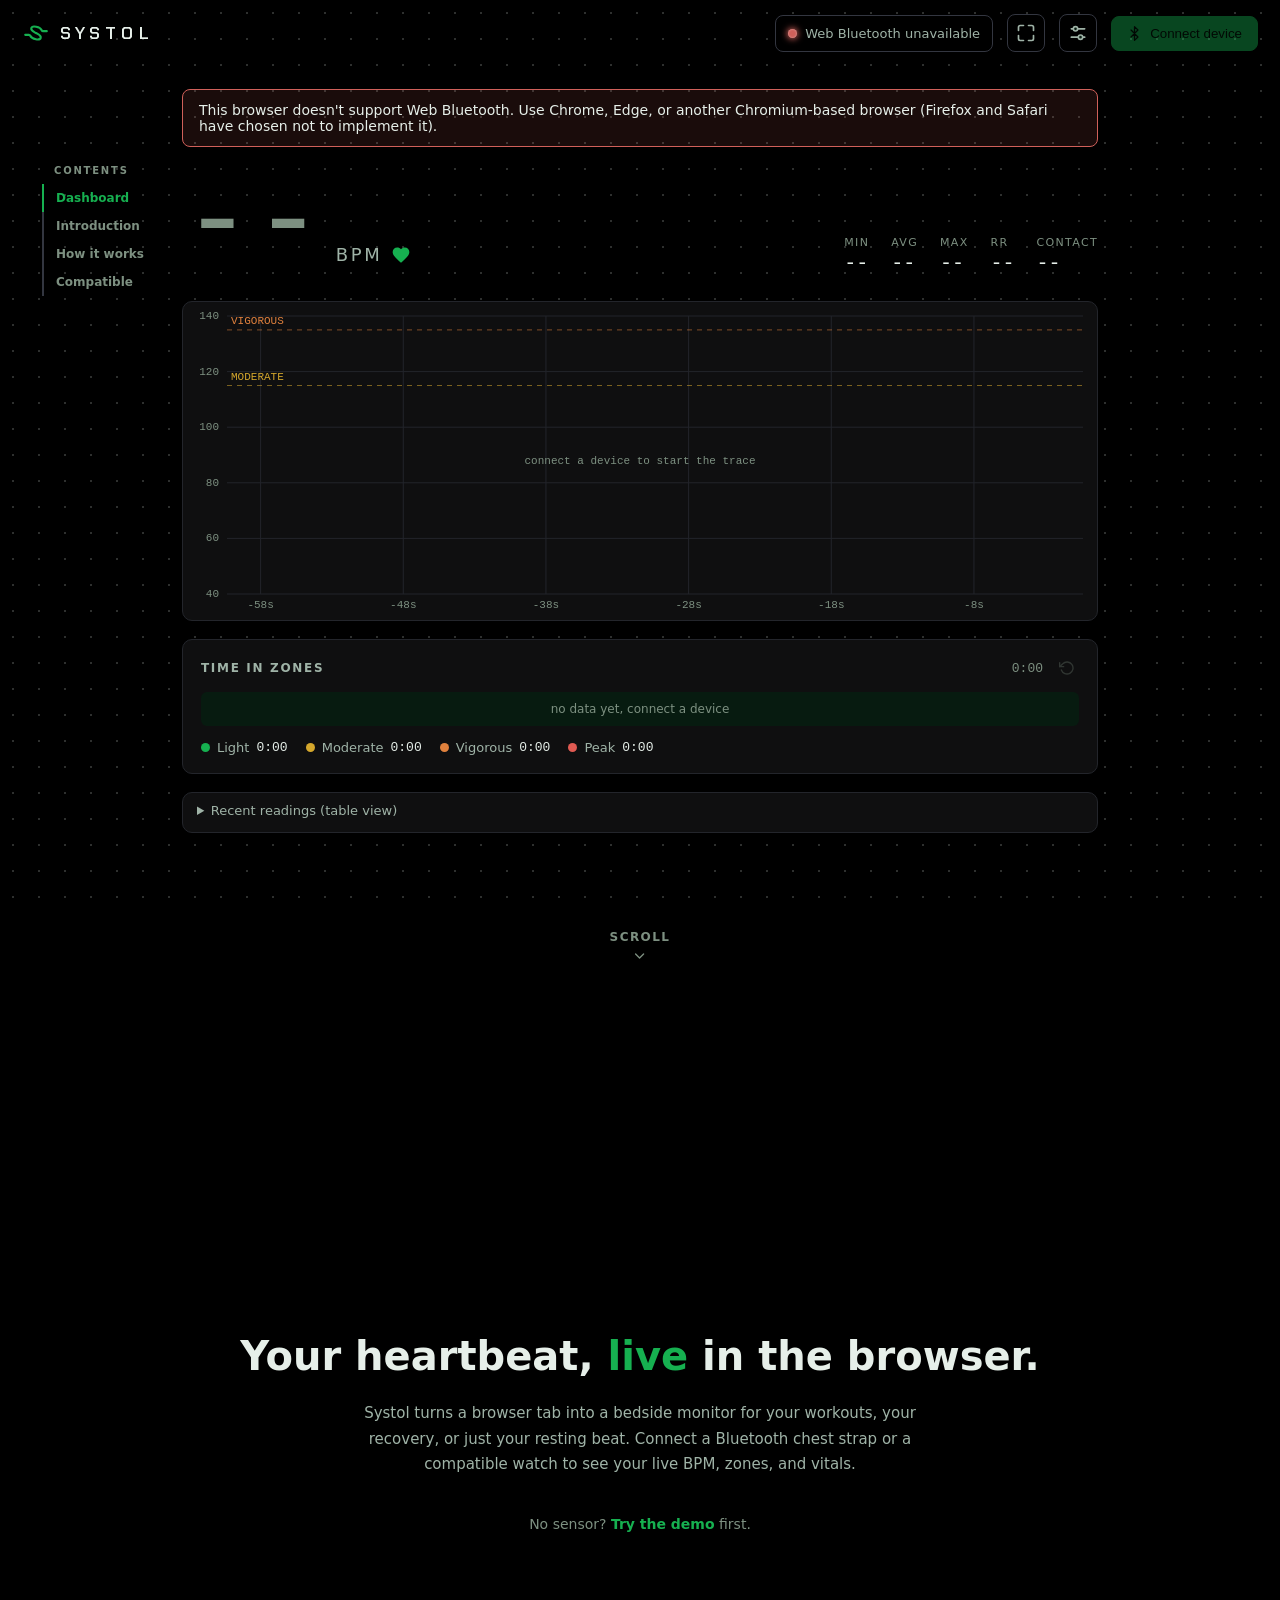
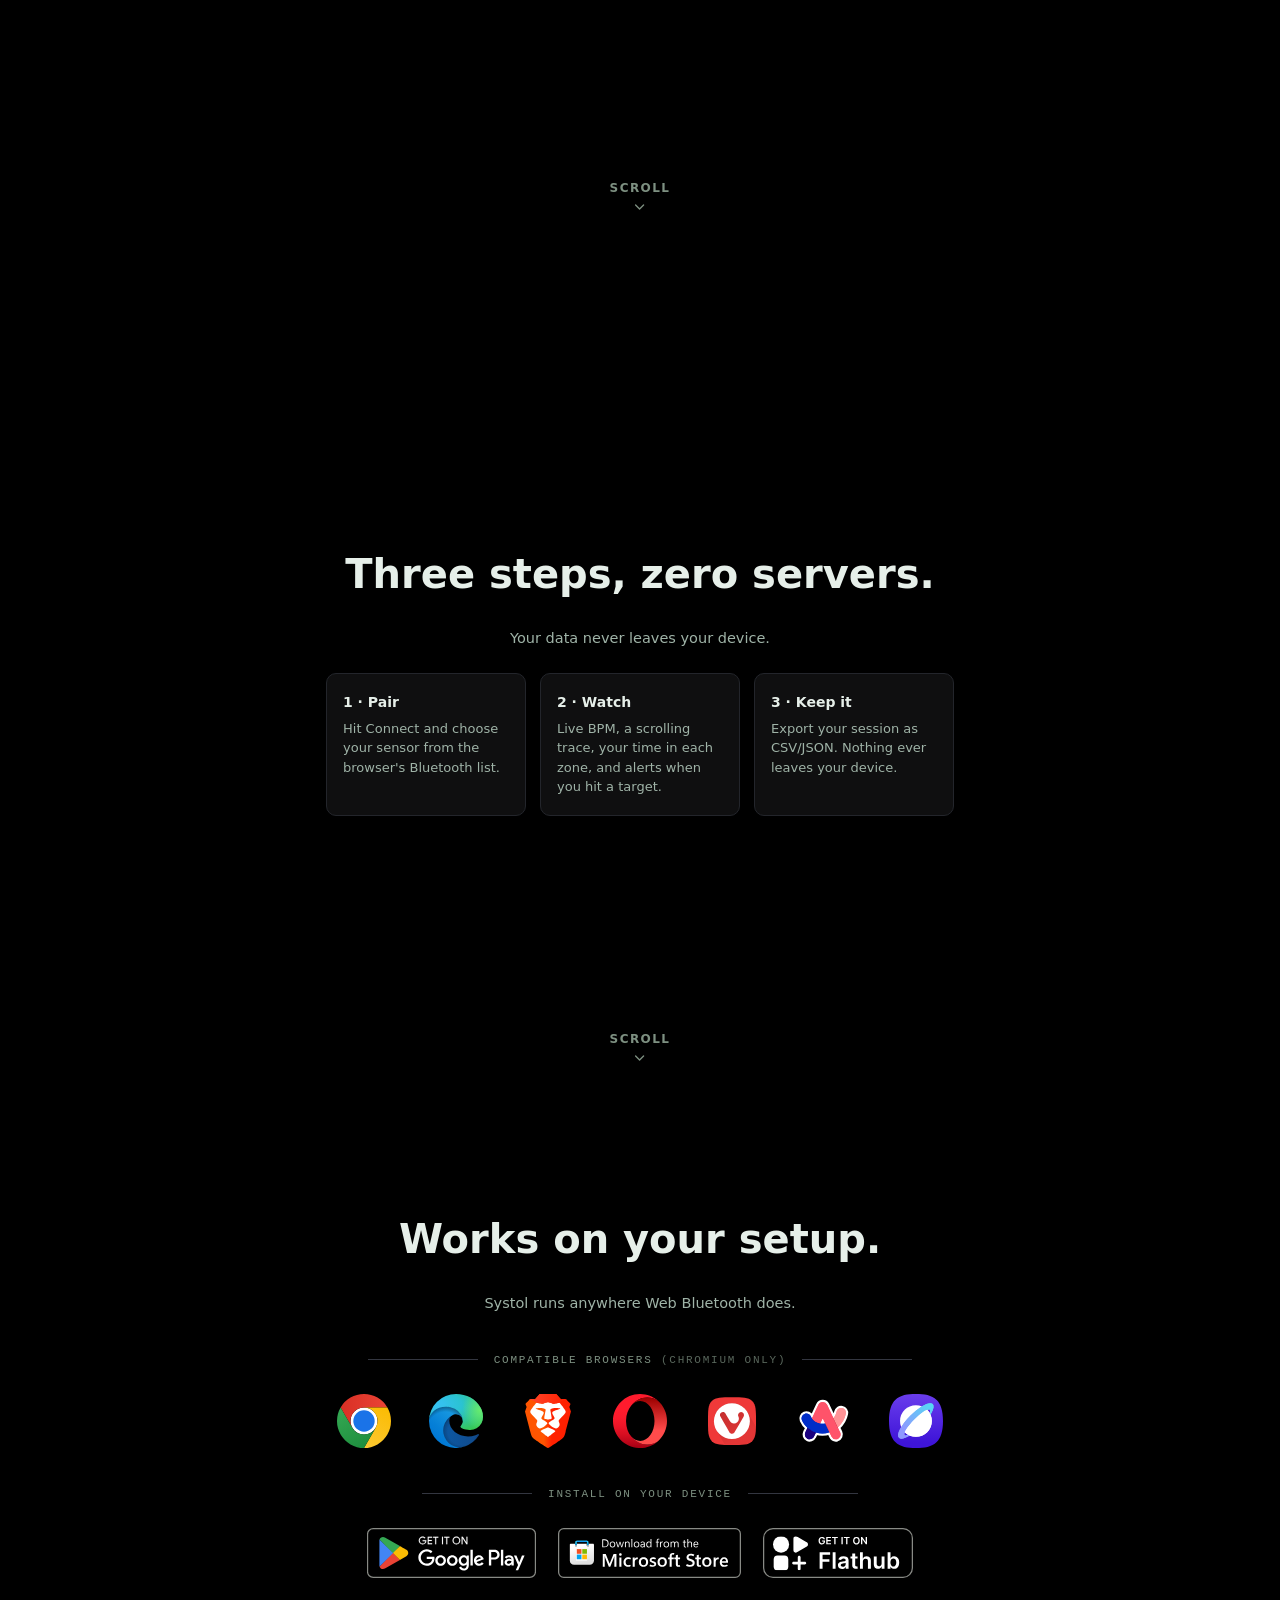
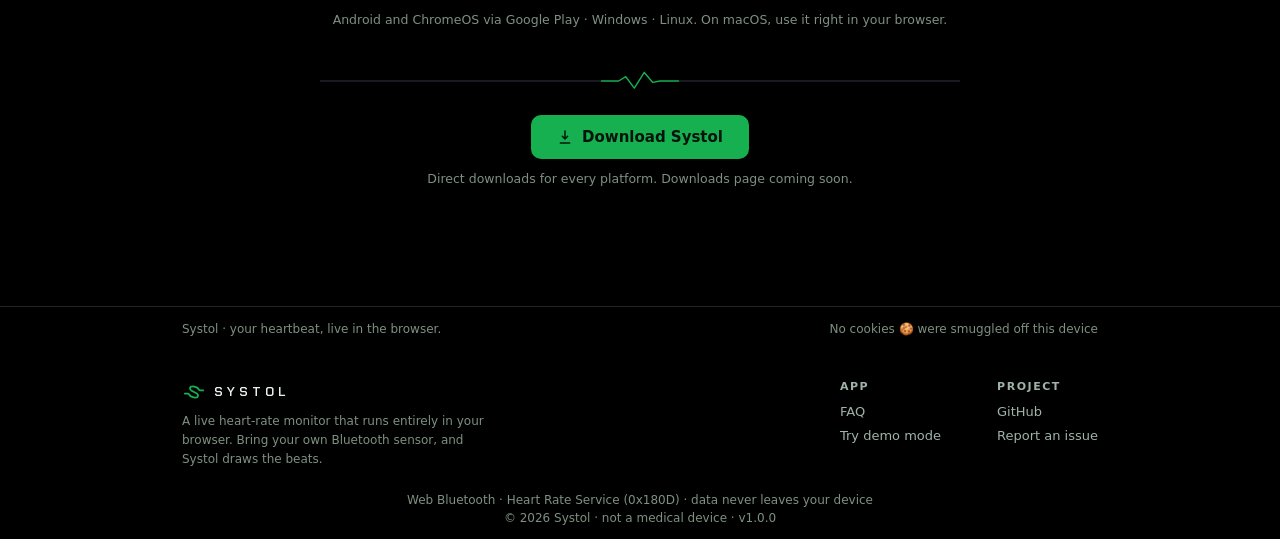
==== commit 23a8d21b: "Wire footer GitHub and Report-an-issue links to the repo" ====
--- a/index.html
+++ b/index.html
@@ -704,8 +704,10 @@
       </nav>
       <nav class="footer-col" aria-label="Project links">
         <h3>Project</h3>
-        <a href="#" class="foot-link soon" title="Coming soon">GitHub</a>
-        <a href="#" class="foot-link soon" title="Coming soon">Report an issue</a>
+        <a href="https://github.com/jagrit-sharma/systol" class="foot-link" target="_blank"
+          rel="noopener">GitHub</a>
+        <a href="https://github.com/jagrit-sharma/systol/issues" class="foot-link" target="_blank"
+          rel="noopener">Report an issue</a>
       </nav>
     </div>
     <div class="footer-base">
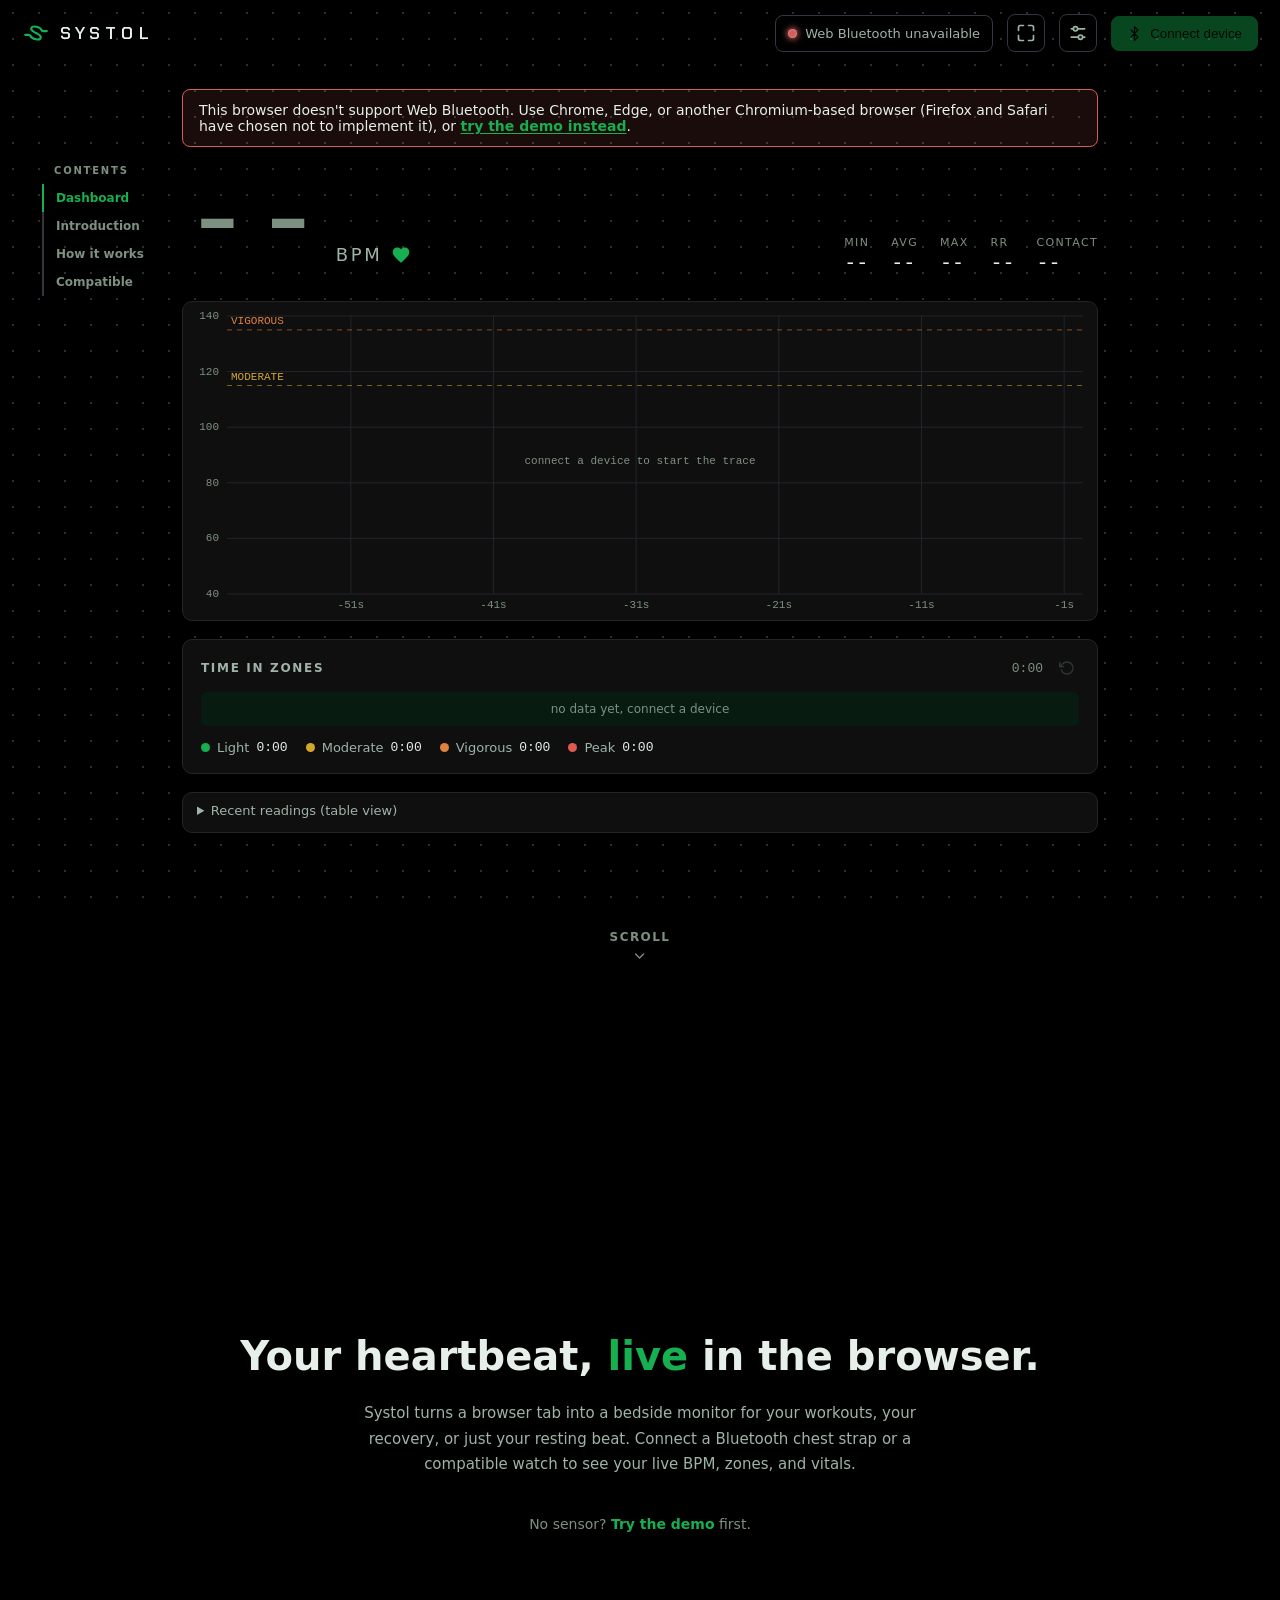
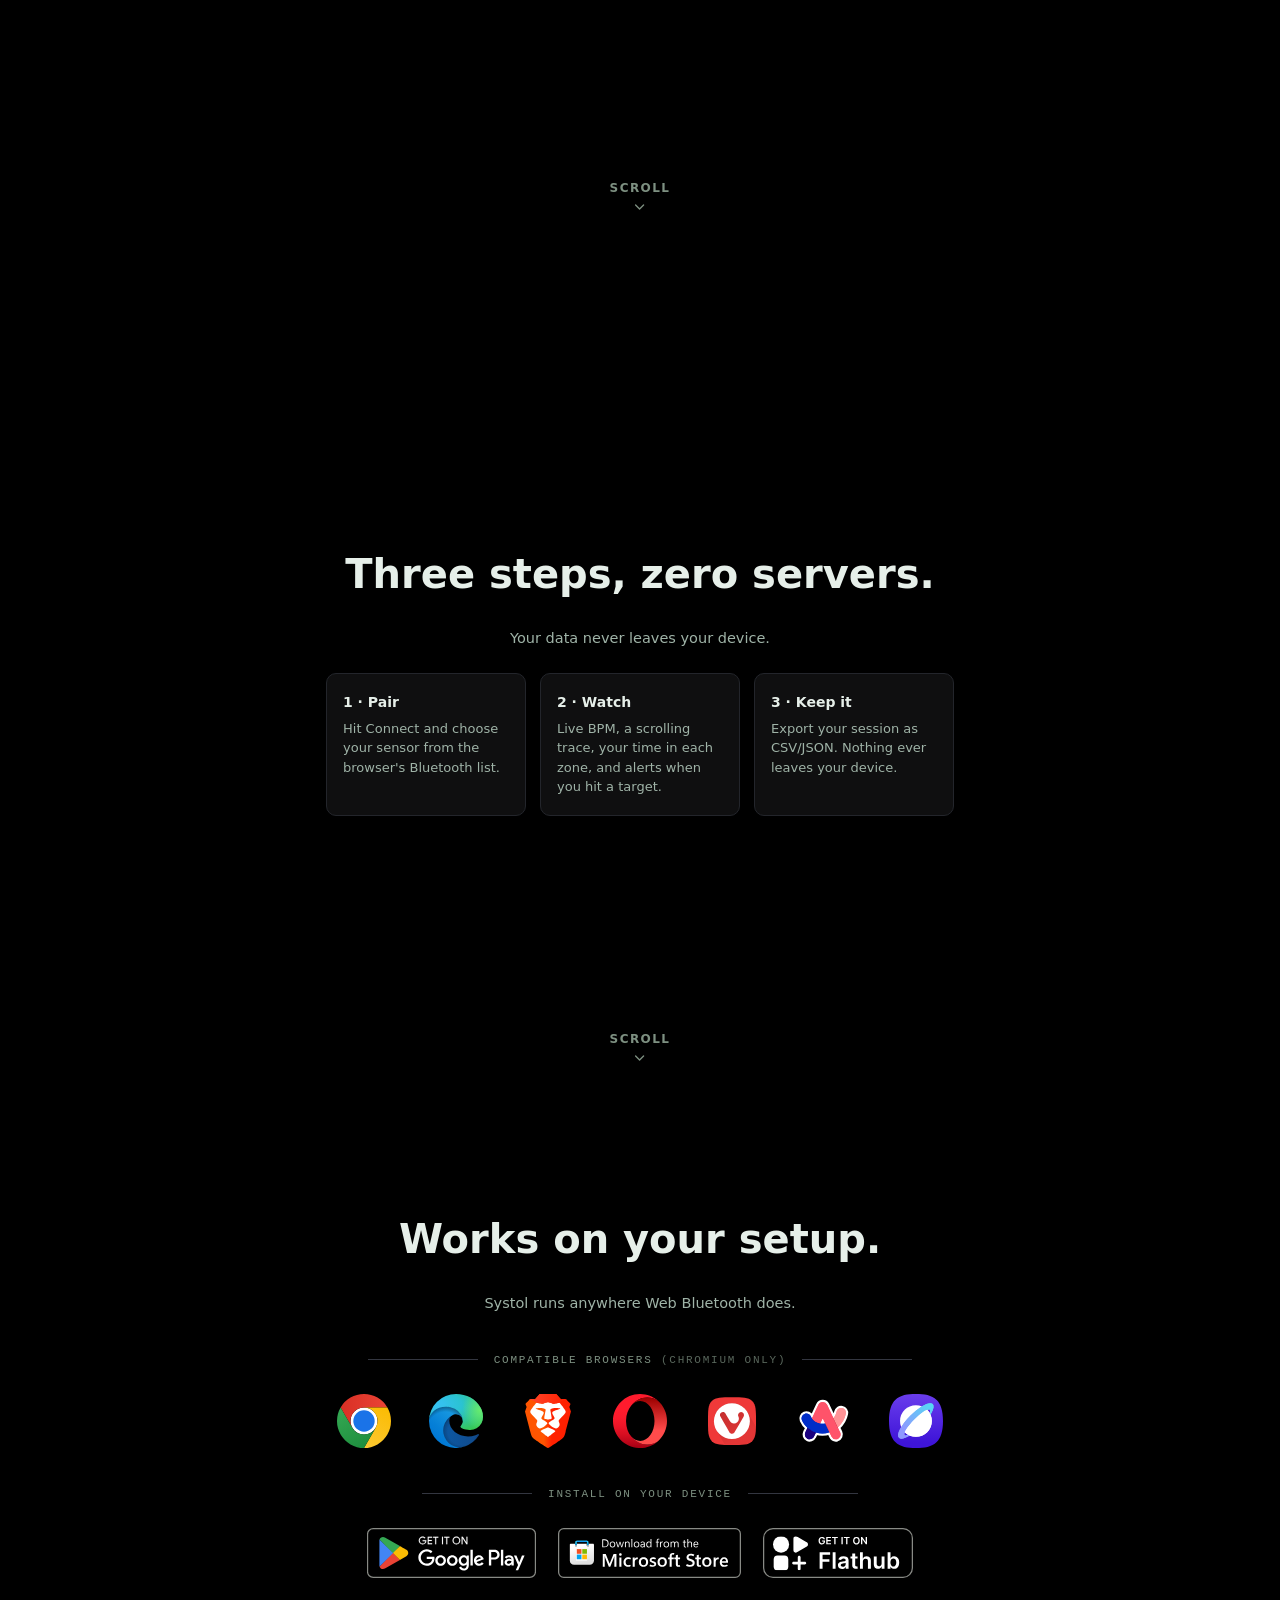
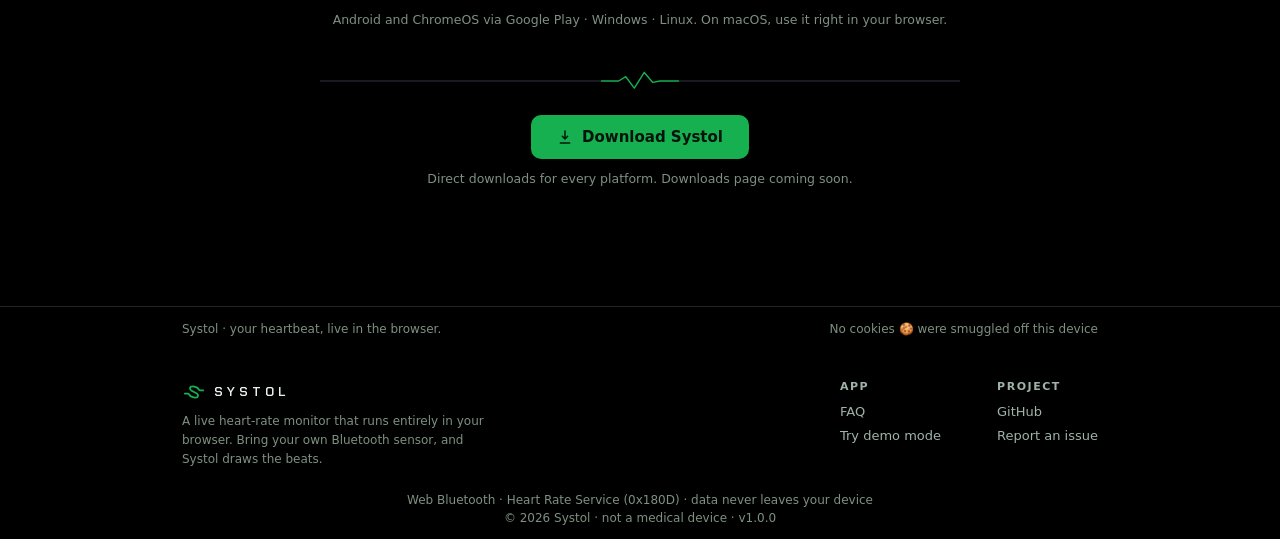
==== commit d7f40131: "Add FAQ questions, README Built-with section, and link in unsupported banner" ====
--- a/index.html
+++ b/index.html
@@ -123,7 +123,8 @@
 
     <div id="unsupported" class="banner" hidden>
       This browser doesn't support Web Bluetooth. Use Chrome, Edge, or another
-      Chromium-based browser (Firefox and Safari have chosen not to implement it).
+      Chromium-based browser (Firefox and Safari have chosen not to implement it),
+      or <a href="?demo">try the demo instead</a>.
     </div>
 
     <!-- PAGE 1 · DASHBOARD container: hero + dash-body (chart → zones →
--- a/style.css
+++ b/style.css
@@ -457,6 +457,23 @@
   padding: 12px 16px;
   font-size: 14px;
   color: var(--ink);
+}
+
+/* Accent-colored so the way out of the banner is the one thing that draws
+   the eye inside it. */
+.banner a {
+  color: var(--trace);
+  font-weight: 600;
+  text-decoration: underline;
+  text-underline-offset: 2px;
+}
+
+.banner a:hover { filter: brightness(1.15); }
+
+.banner a:focus-visible {
+  outline: 2px solid var(--trace);
+  outline-offset: 2px;
+  border-radius: 4px;
 }
 
 /* --- main · flipbook pages ---
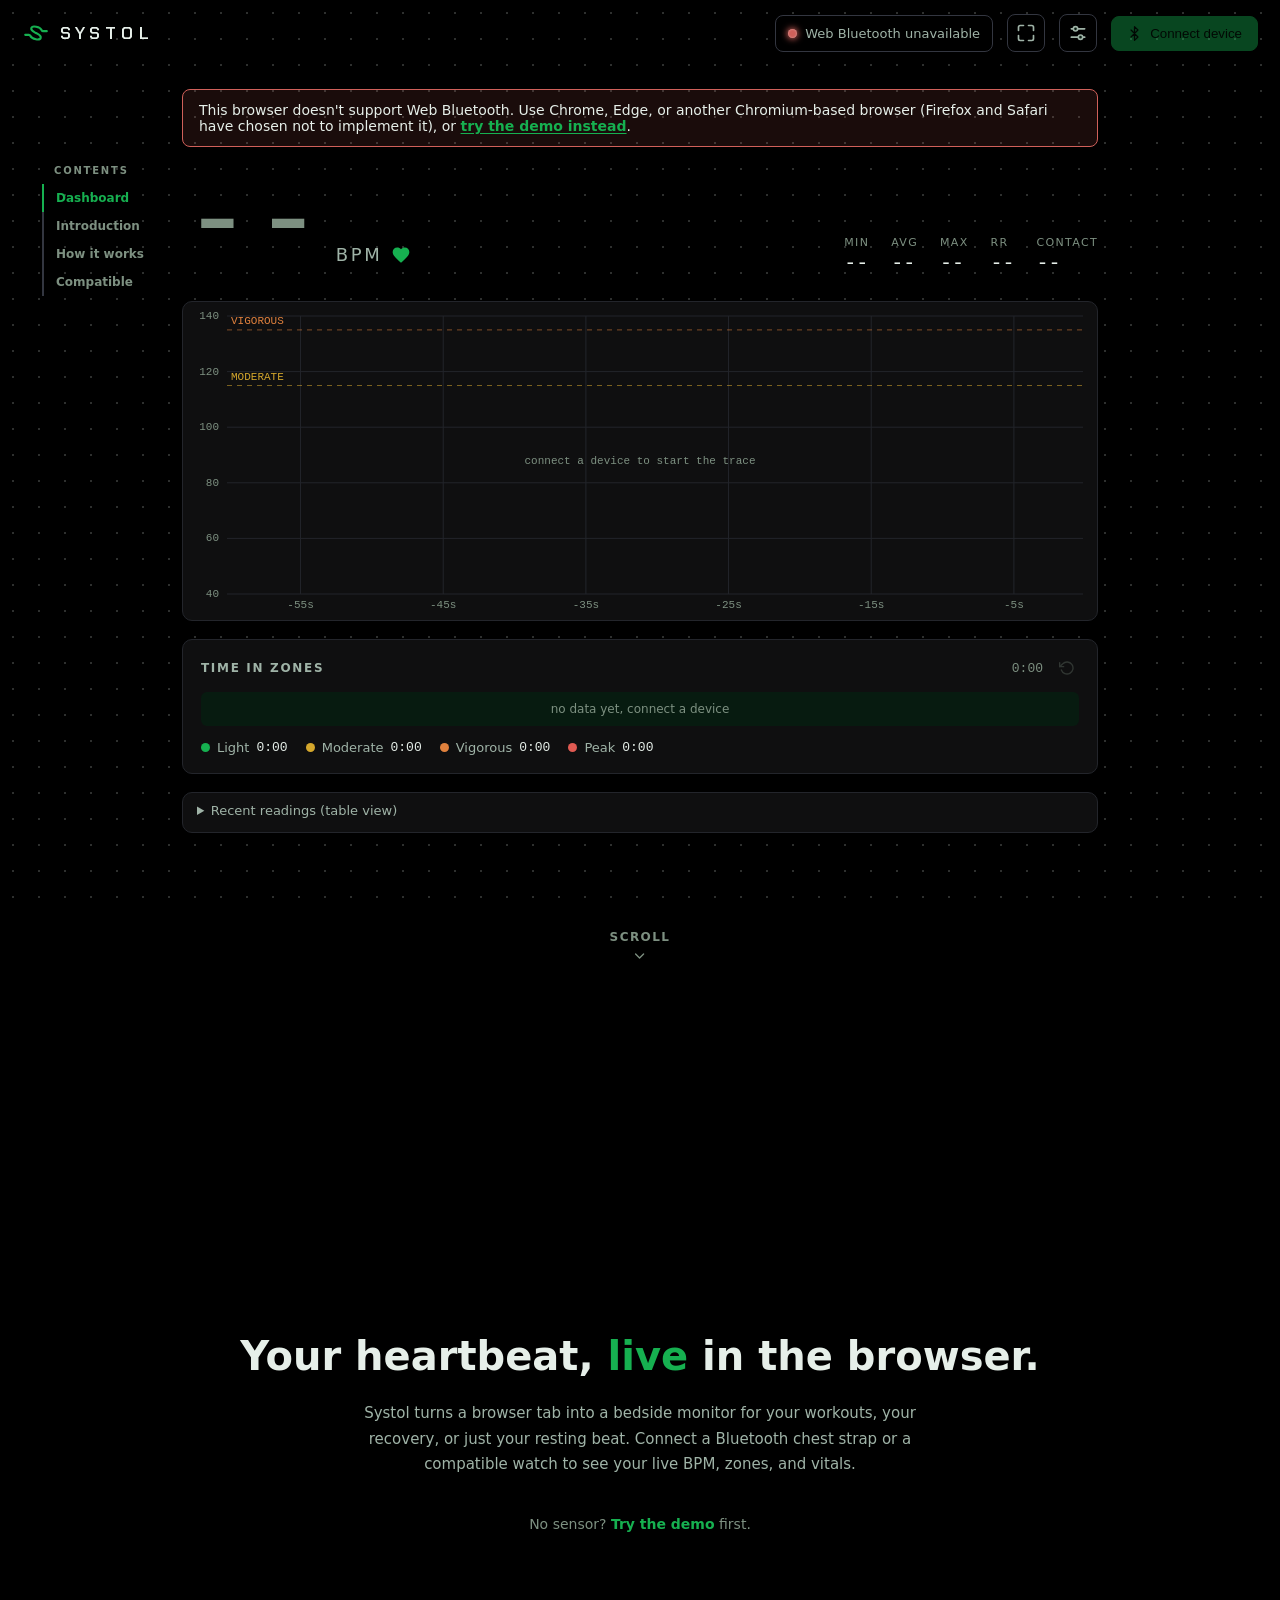
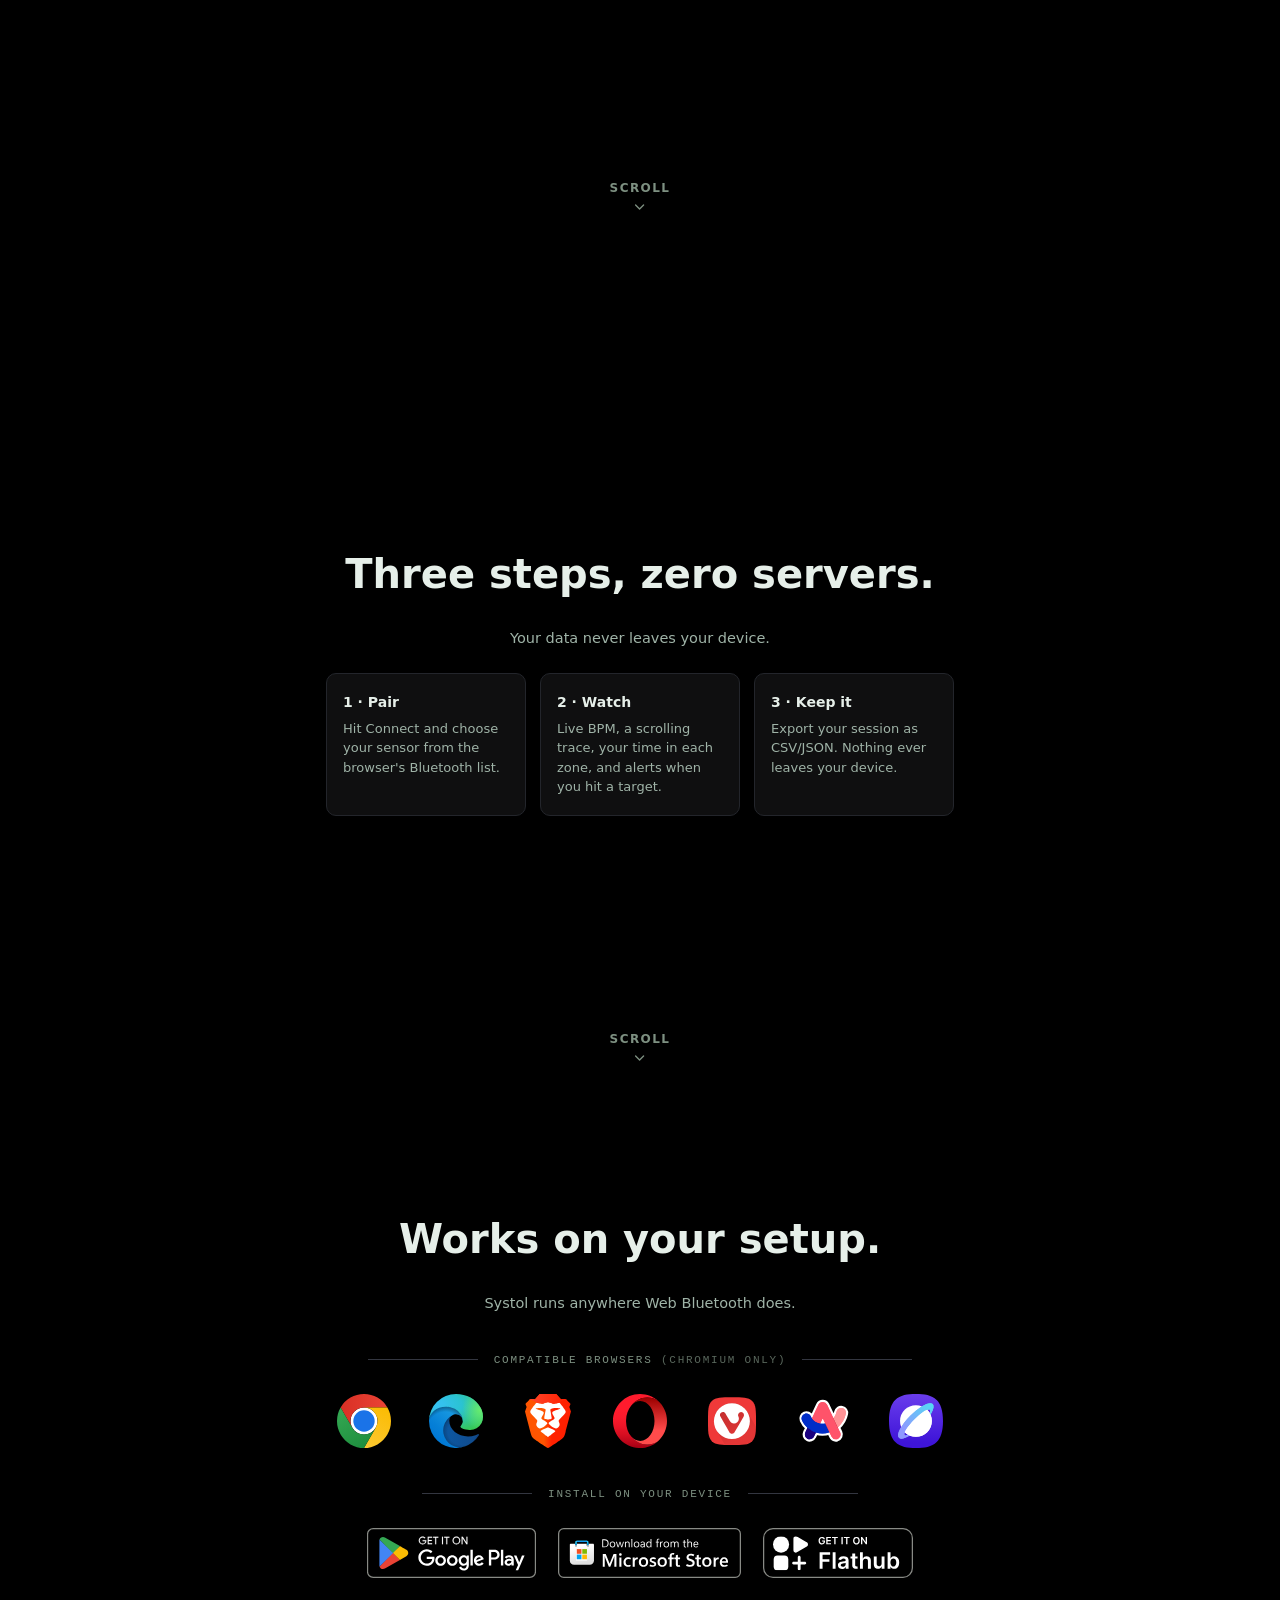
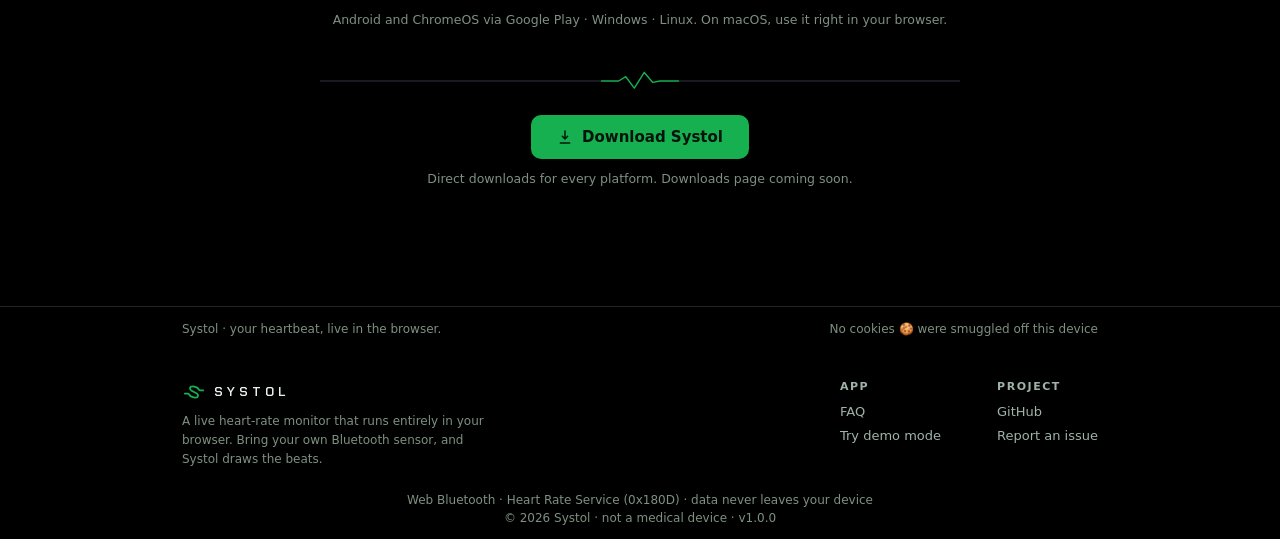
==== commit 8ddbfb18: "Monitor mode brand watermark" ====
--- a/index.html
+++ b/index.html
@@ -720,6 +720,19 @@
   <!-- ================================================================
        OVERLAYS — monitor-mode controls · audio hint
        ================================================================ -->
+  <!-- Brand watermark: monitor mode hides the header, so this is the only
+       Systol identity on screen. Top-left mirrors the header's brand position
+       and stays clear of the controls (top-right). CSS-gated on body.monitor —
+       no JS toggle needed. Decorative: the app is already named elsewhere. -->
+  <div class="monitor-brand" aria-hidden="true">
+    <svg class="brand-mark" viewBox="0 0 48 48" width="20" height="20">
+      <path
+        d="M42.49 20.83L36.24 20.83C35.28 20.83 34.17 20.11 33.79 19.23C31.19 13.26 17.1 10.27 15.91 15.9C14.96 20.36 20.92 22.12 24 24C27.08 25.88 33.04 27.64 32.09 32.1C30.9 37.73 16.81 34.74 14.21 28.77C13.83 27.89 12.72 27.17 11.76 27.17L5.51 27.17"
+        fill="none" stroke="currentColor" stroke-width="3.6" stroke-linecap="round" stroke-linejoin="round" />
+    </svg>
+    <span class="monitor-brand-name">SYSTOL</span>
+  </div>
+
   <div id="monitorCtls" class="monitor-ctls" hidden>
     <div id="monitorBattery" class="battery-chip" hidden title="Device battery">
       <svg width="14" height="20" viewBox="5 2 14 20" fill="none" stroke="currentColor" stroke-width="2"
--- a/style.css
+++ b/style.css
@@ -1687,6 +1687,38 @@
 @media (prefers-reduced-motion: reduce) { .to-top { transition: none; animation: none; } }
 
 /* Monitor-mode floating controls (battery, mute, exit). */
+/* Brand watermark — only ever visible in monitor mode (the header, and with it
+   the real brand, is hidden there). Mirrors the header brand's top-left
+   placement; muted so it identifies the app without competing with the BPM. */
+.monitor-brand { display: none; }
+
+body.monitor .monitor-brand {
+  position: fixed;
+  top: 18px;
+  left: 20px;
+  z-index: 10;
+  display: flex;
+  align-items: center;
+  gap: 9px;
+  color: var(--ink);
+  opacity: 0.4;
+  pointer-events: none; /* never intercepts a tap meant for the chart */
+}
+
+.monitor-brand-name {
+  font-family: var(--wordmark);
+  font-size: 13px;
+  font-weight: 600;
+  letter-spacing: 0.3em;
+}
+
+/* Mobile and short viewports: monitor mode is already tight there, and the
+   watermark would crowd the controls opposite it. Identity is a nice-to-have;
+   the readout isn't. Gates are the canonical 560 and 619 (see GATES, §1). */
+@media (max-width: 560px), (max-height: 619px) {
+  body.monitor .monitor-brand { display: none; }
+}
+
 .monitor-ctls {
   position: fixed;
   top: 18px;
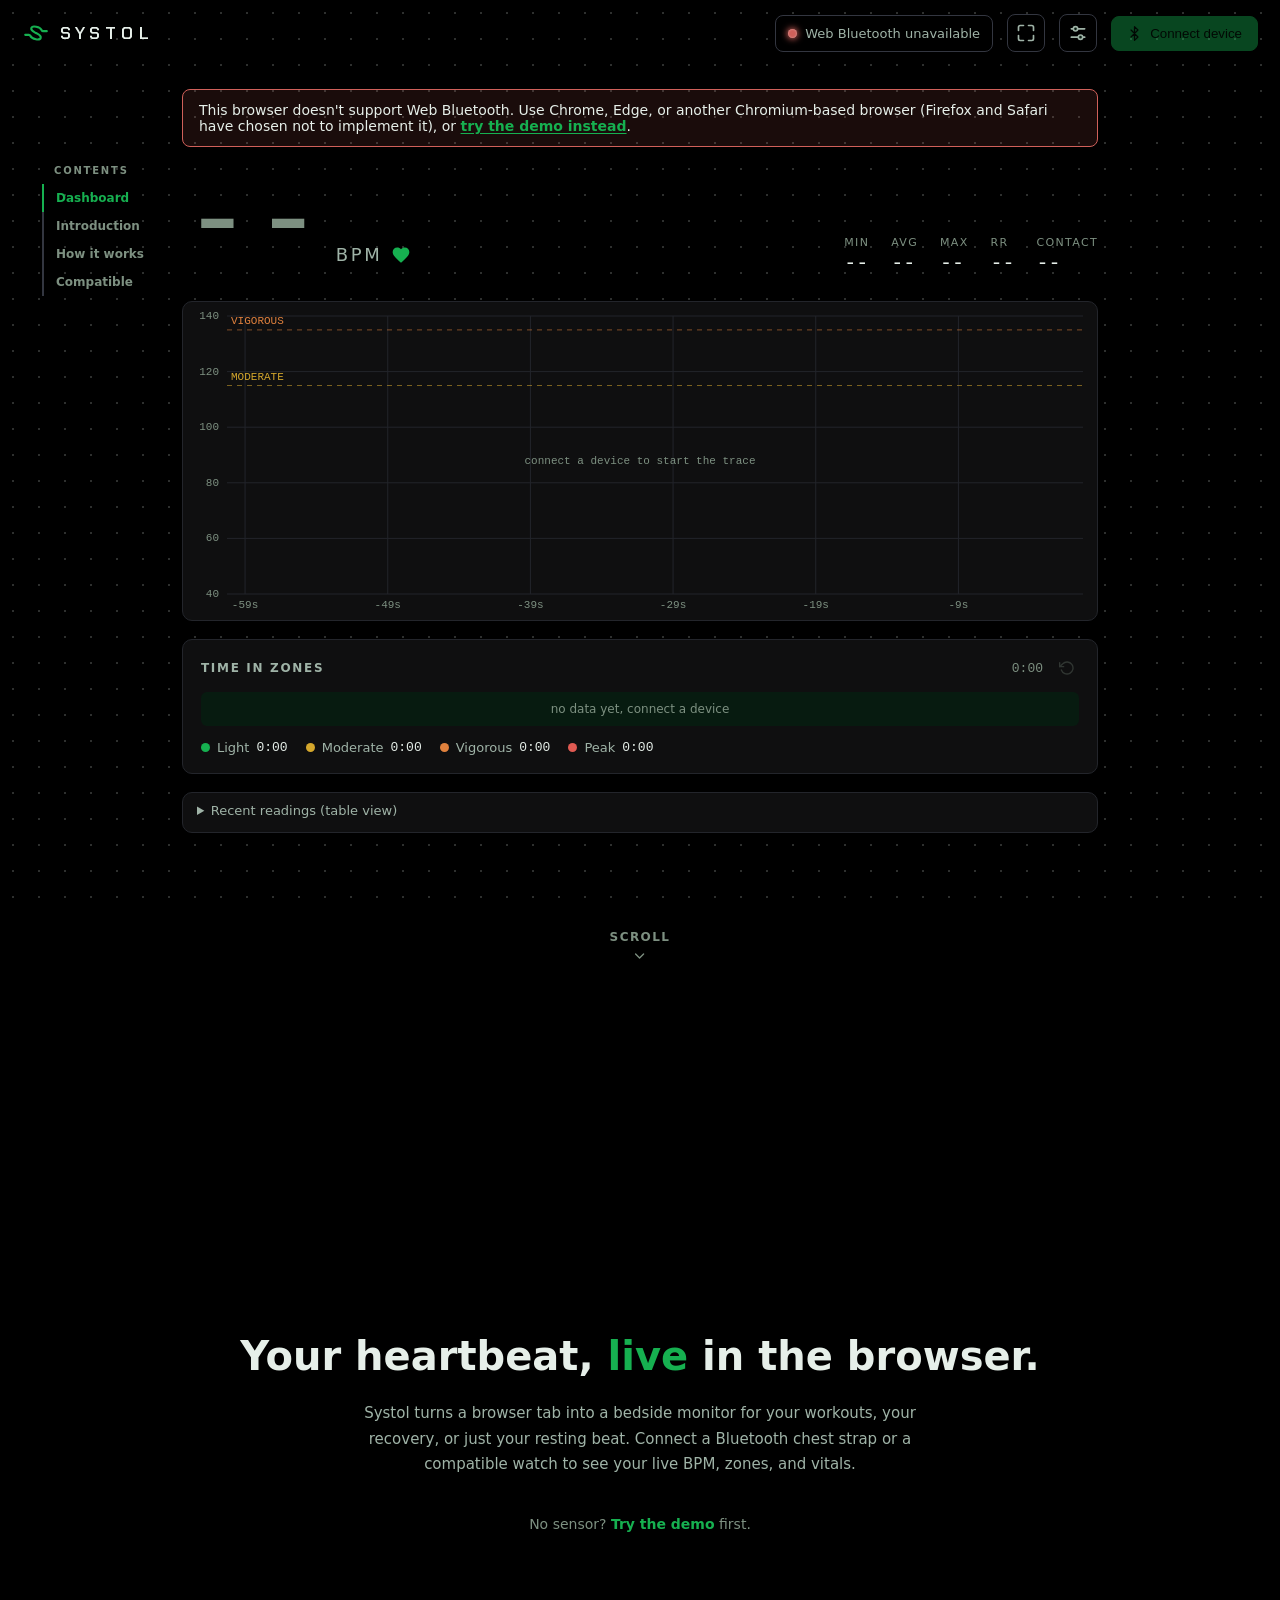
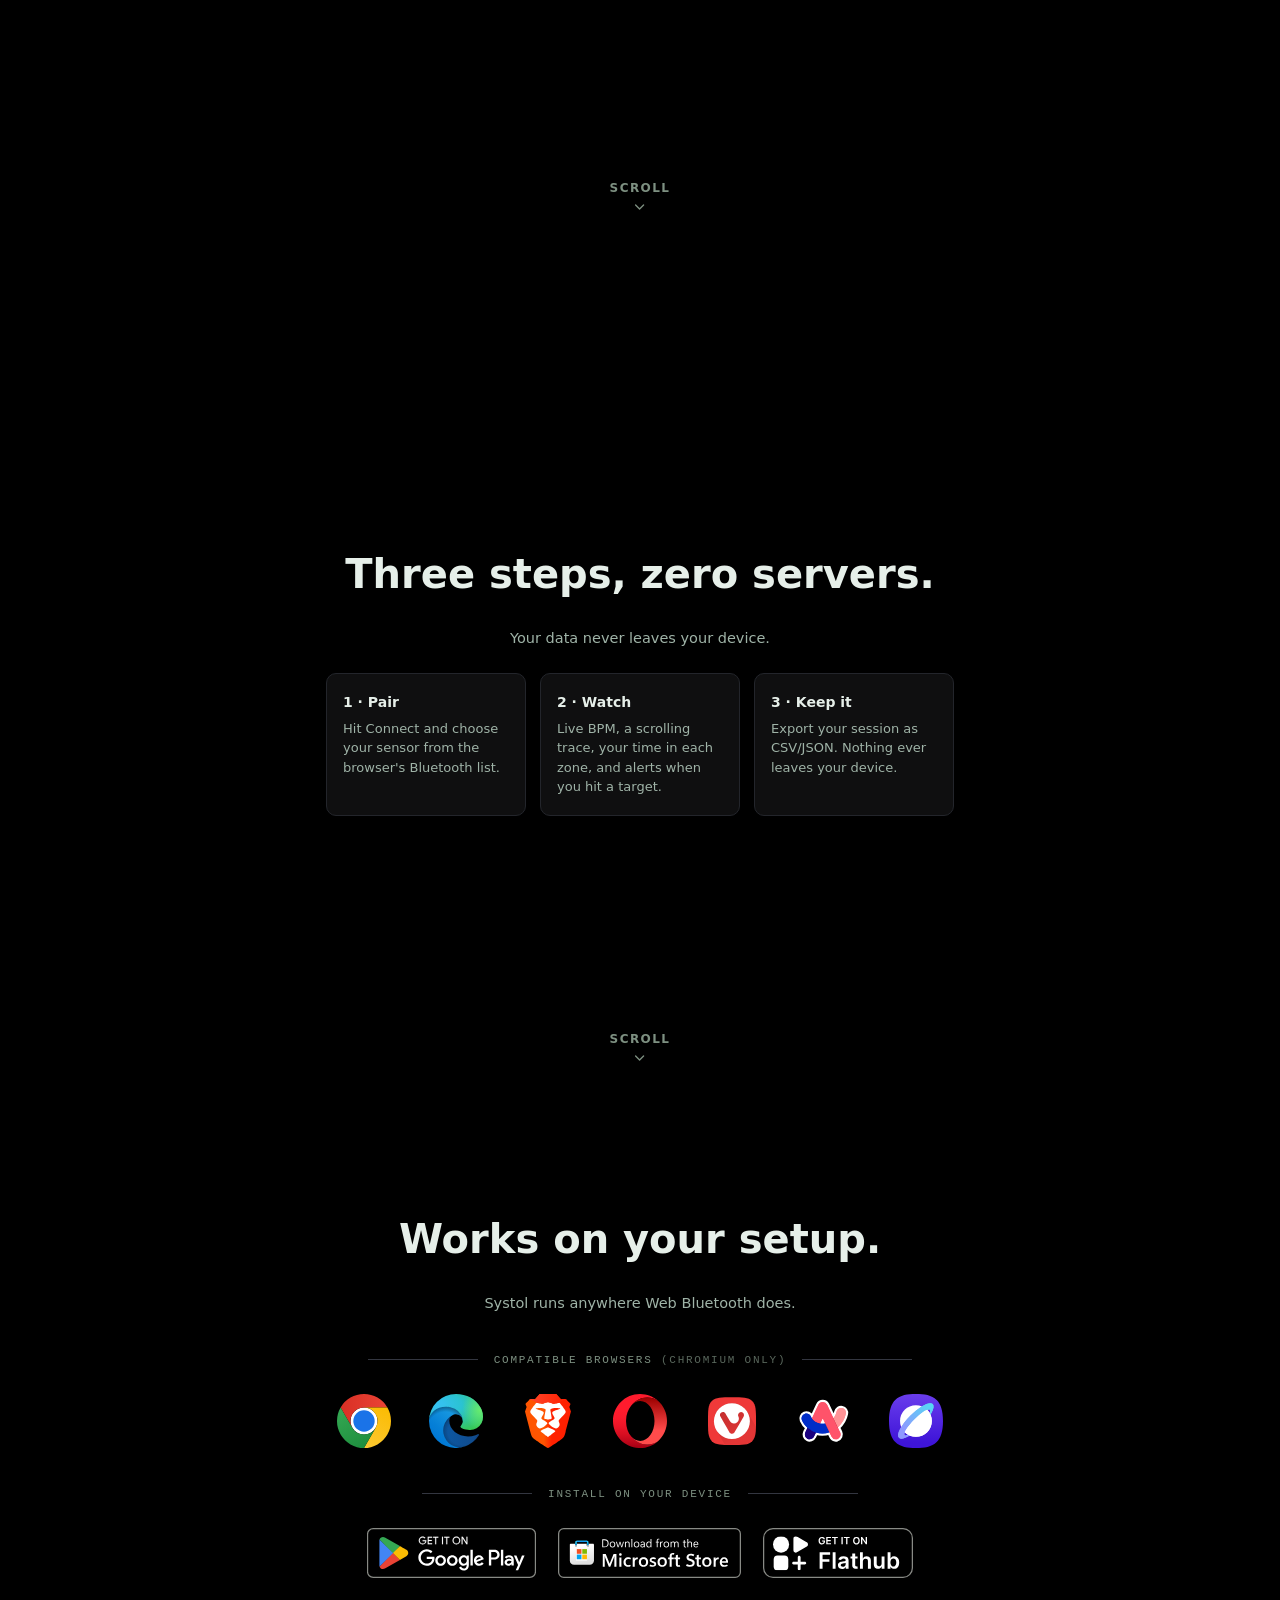
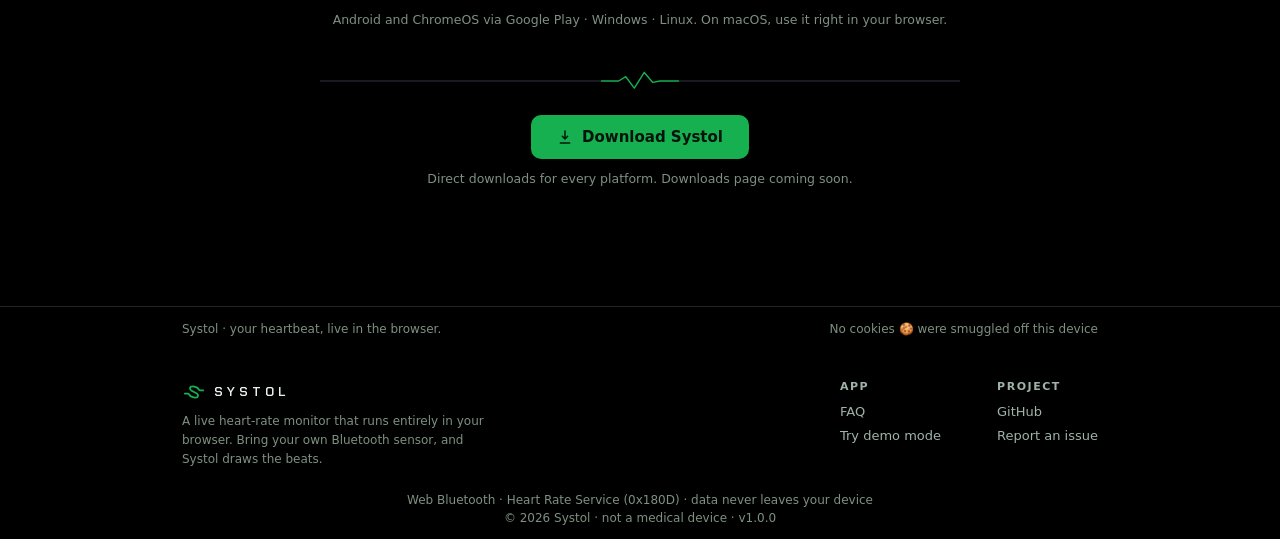
==== commit dc01aa42: "Add PWA: manifest, service worker with offline cache, and icon set" ====
--- a/index.html
+++ b/index.html
@@ -24,7 +24,12 @@
        .ico is the fallback for those that don't. -->
   <link rel="icon" href="assets/icons/favicon.svg" type="image/svg+xml" />
   <link rel="icon" href="assets/icons/favicon.ico" sizes="16x16 32x32 48x48" />
-  <link rel="apple-touch-icon" href="assets/icons/favicon.svg" />
+  <link rel="apple-touch-icon" href="assets/icons/icon-192.png" />
+
+  <!-- PWA: installable, and offline once the service worker below caches the
+       shell. theme-color paints the OS/browser UI around the app window. -->
+  <link rel="manifest" href="manifest.webmanifest" />
+  <meta name="theme-color" content="#000000" />
 
   <link rel="stylesheet" href="style.css" />
 </head>
@@ -780,6 +785,19 @@
        self-building wall of ECG traces on the pages below. Self-contained —
        injects its own canvas and styles; dials live at the top of the file. -->
   <script src="systol-bgfx.js" defer></script>
+  <!-- Service worker: caches the app shell so Systol keeps working offline,
+       refreshes included. Registered after load so it never competes with
+       first paint, and failure is non-fatal — the app runs fine without it,
+       just online-only. file:// has no SW support, hence the protocol check. -->
+  <script>
+    if ("serviceWorker" in navigator && location.protocol !== "file:") {
+      window.addEventListener("load", function () {
+        navigator.serviceWorker.register("sw.js").catch(function (err) {
+          console.warn("Service worker registration failed:", err);
+        });
+      });
+    }
+  </script>
 </body>
 
 </html>
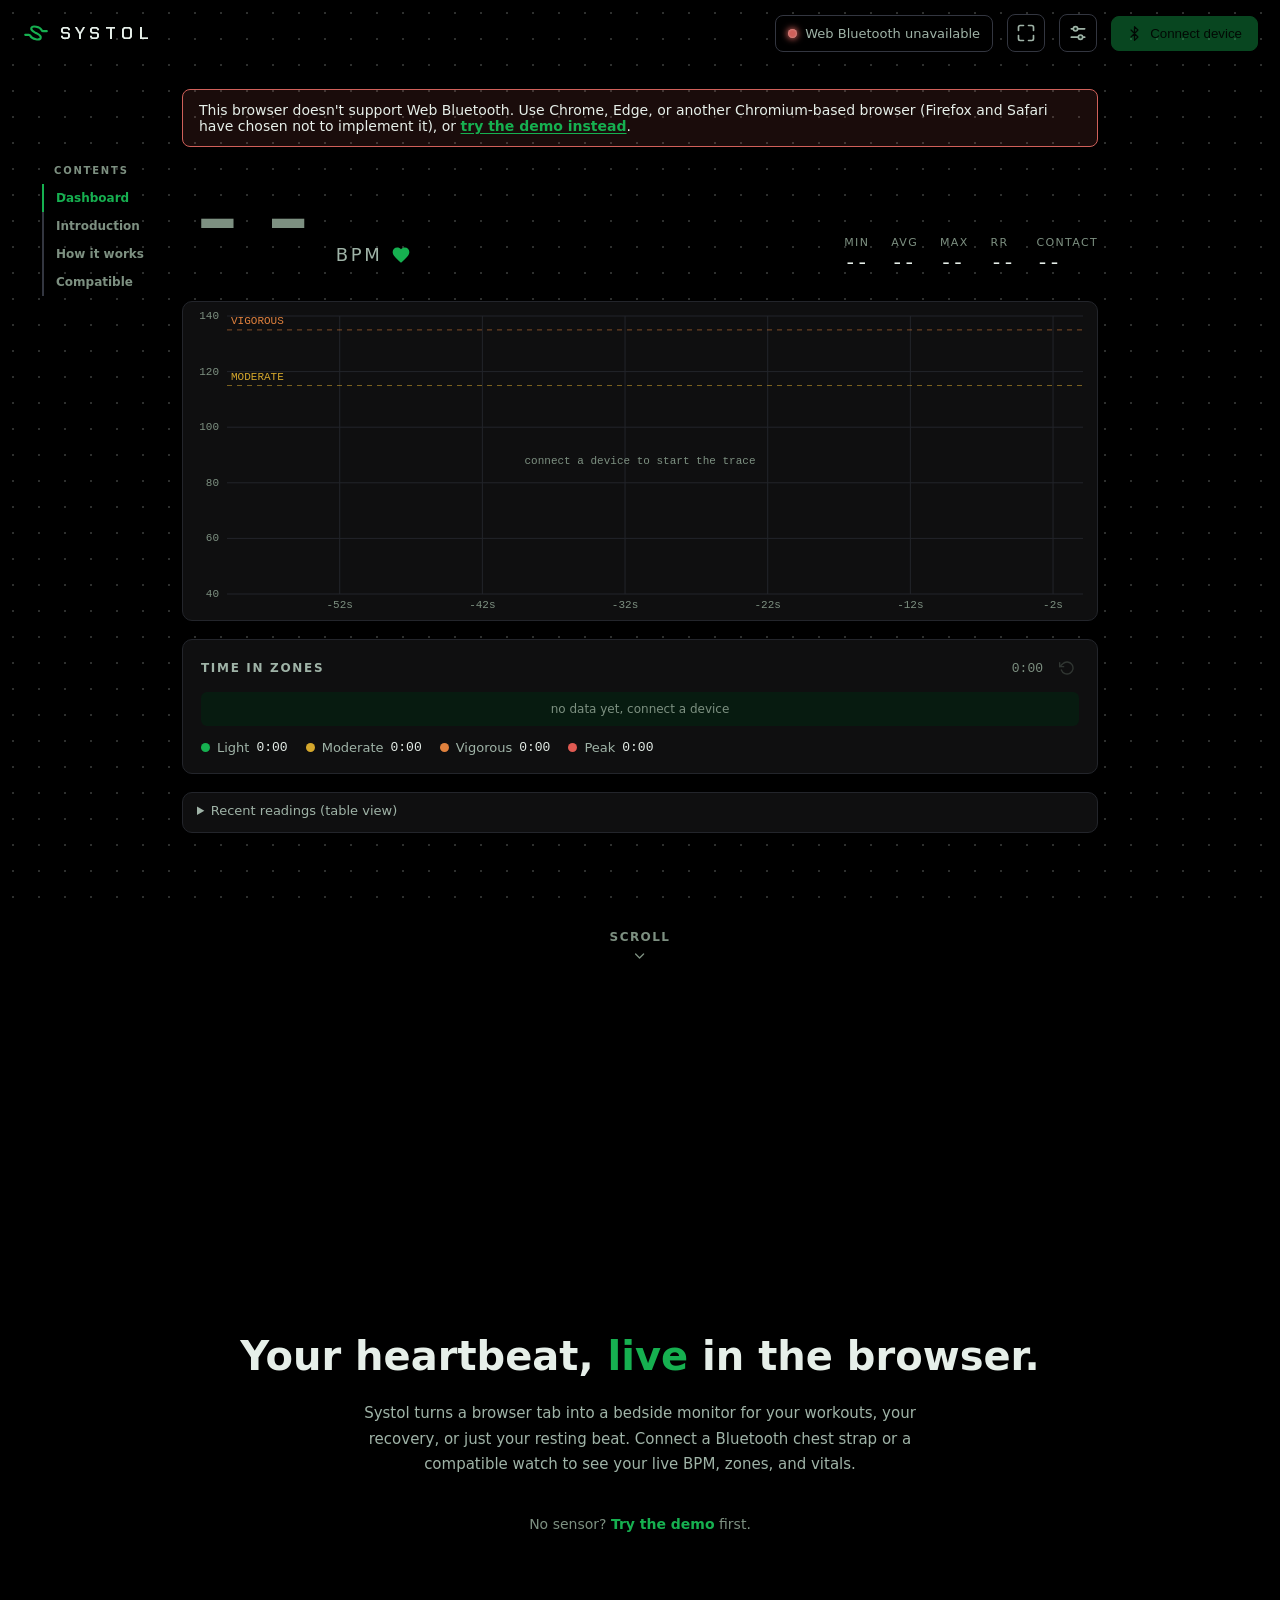
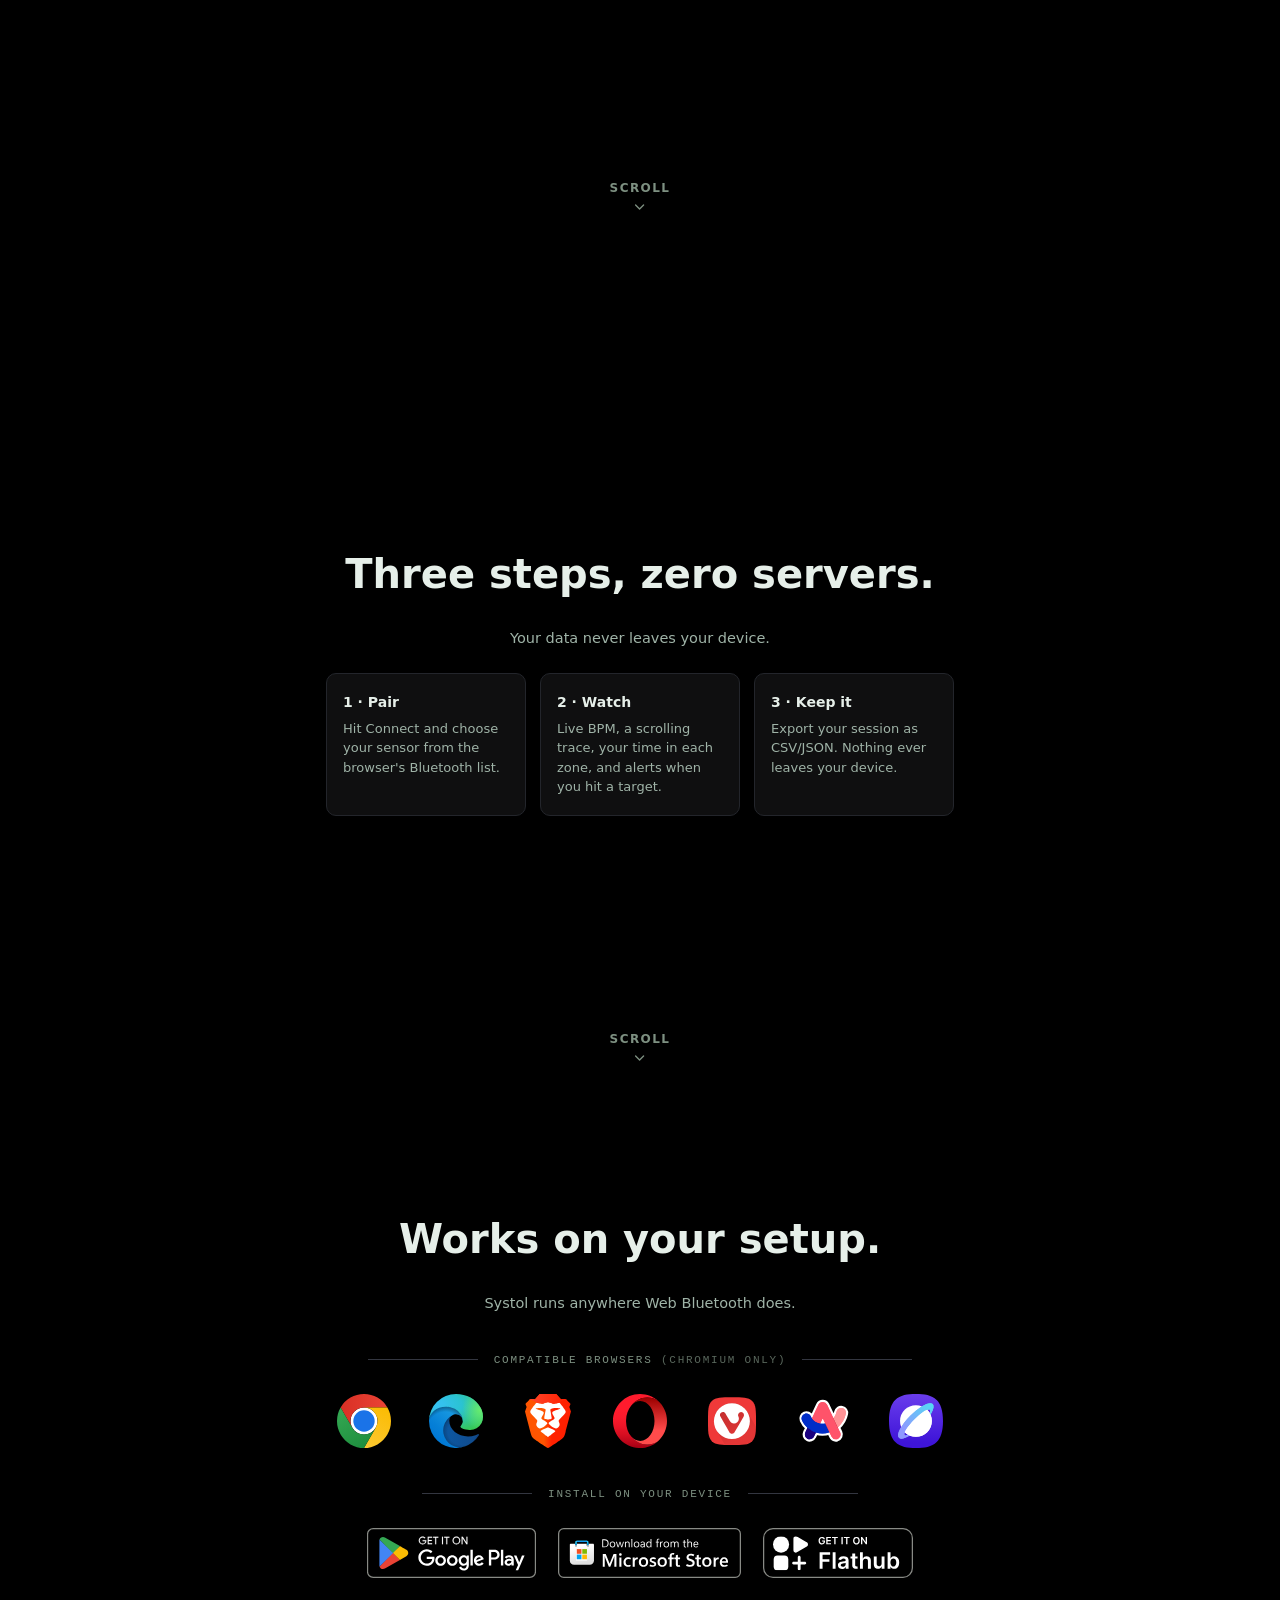
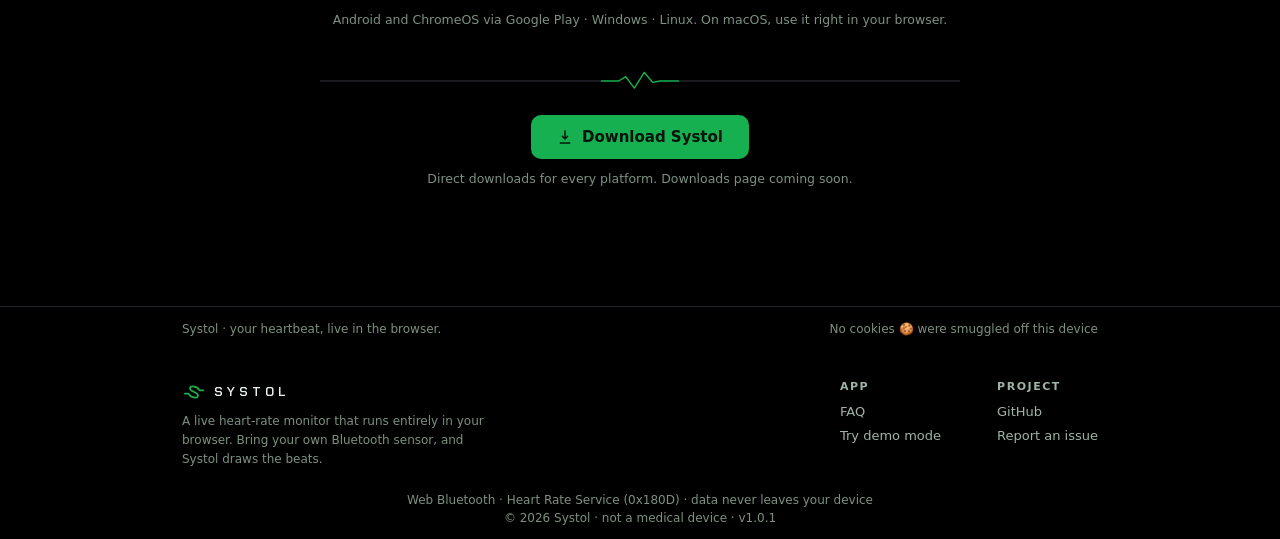
==== commit a98695df: "Demo mode: add banner, disable connecting, and bump to 1.0.1" ====
--- a/index.html
+++ b/index.html
@@ -130,6 +130,17 @@
       This browser doesn't support Web Bluetooth. Use Chrome, Edge, or another
       Chromium-based browser (Firefox and Safari have chosen not to implement it),
       or <a href="?demo">try the demo instead</a>.
+    </div>
+
+    <!-- Demo notice. Same banner slot and structure as the unsupported message
+         above, in the accent instead of the danger tint: demo is a mode, not a
+         fault. Shown via body[data-demo] (app.js §1) — no JS toggle needed. -->
+    <div class="banner banner-demo">
+      <span class="banner-dot" aria-hidden="true"></span>
+      <span>
+        <strong>Demo mode</strong> · these readings are simulated, no sensor is
+        connected. <a href="index.html">Exit demo</a>.
+      </span>
     </div>
 
     <!-- PAGE 1 · DASHBOARD container: hero + dash-body (chart → zones →
@@ -668,6 +679,14 @@
       </dl>
     </div>
     <div class="device-foot">
+      <!-- Why the button below may be dead. A disabled control doesn't fire
+           hover events, so its own title would never show; these lines carry
+           the reason instead, and work on touch where tooltips don't. Each is
+           revealed by its own state hook, so only the relevant one appears. -->
+      <p class="device-foot-note device-note-demo">Connecting is unavailable in demo mode.
+        <a href="index.html">Exit demo</a> to use a real sensor.</p>
+      <p class="device-foot-note device-note-unsupported" hidden>This browser doesn't support
+        Web Bluetooth. Use Chrome, Edge, or another Chromium-based browser.</p>
       <button type="button" id="deviceConnectBtn" class="btn-connect btn-connect-full">
         <svg class="btn-ico" viewBox="0 0 24 24" fill="none" stroke="currentColor" stroke-width="2"
           stroke-linecap="round" stroke-linejoin="round" aria-hidden="true">
--- a/style.css
+++ b/style.css
@@ -290,6 +290,7 @@
   transition: border-color 0.2s ease;
 }
 header.scrolled { border-bottom-color: var(--grid); } /* hairline seam appears on scroll */
+
 
 .brand { display: flex; align-items: center; gap: 10px; text-decoration: none; color: inherit; cursor: pointer; }
 .brand:focus-visible { outline: 2px solid var(--trace); outline-offset: 4px; border-radius: 6px; }
@@ -474,6 +475,41 @@
   outline: 2px solid var(--trace);
   outline-offset: 2px;
   border-radius: 4px;
+}
+
+/* Demo variant — accent instead of the danger tint, because demo is a mode the
+   user chose, not a fault. Rendered only in demo mode (body[data-demo]), and
+   never in monitor mode, which hides every other piece of chrome too. */
+.banner-demo { display: none; }
+
+body[data-demo] .banner-demo {
+  display: flex;
+  align-items: center;
+  gap: 10px;
+  background: color-mix(in srgb, var(--trace) 11%, transparent);
+  border-color: color-mix(in srgb, var(--trace) 55%, transparent);
+}
+
+body.monitor .banner-demo { display: none; }
+
+.banner-dot {
+  width: 7px;
+  height: 7px;
+  border-radius: 999px;
+  background: var(--trace);
+  flex: none;
+  /* Slow pulse: alive, but far calmer than the status LED — a standing
+     notice, not an event. */
+  animation: banner-dot-pulse 2.4s ease-in-out infinite;
+}
+
+@keyframes banner-dot-pulse {
+  0%, 100% { opacity: 1; }
+  50%      { opacity: 0.35; }
+}
+
+@media (prefers-reduced-motion: reduce) {
+  .banner-dot { animation: none; }
 }
 
 /* --- main · flipbook pages ---
@@ -1426,6 +1462,35 @@
 .device-foot { margin-top: auto; }
 .btn-connect-full { width: 100%; justify-content: center; padding: 13px; font-size: 15px; }
 
+/* Why the Connect button below is dead: demo mode, or a browser without Web
+   Bluetooth. A disabled button can't show its own tooltip, and tooltips don't
+   exist on touch at all, so the reason is stated in the dialog itself. */
+.device-foot-note {
+  margin: 0 0 10px;
+  font-size: 12px; /* the 12px register (10.7.1) — not a new size */
+  line-height: 1.5;
+  color: var(--ink-muted);
+  text-align: center;
+}
+
+/* Demo note: shown only in demo mode. The unsupported note is toggled by JS
+   (app.js §10 boot) since only JS knows whether the API exists. */
+.device-note-demo { display: none; }
+body[data-demo] .device-note-demo { display: block; }
+
+.device-foot-note a {
+  color: var(--trace);
+  font-weight: 600;
+  text-decoration: underline;
+  text-underline-offset: 2px;
+}
+
+.device-foot-note a:focus-visible {
+  outline: 2px solid var(--trace);
+  outline-offset: 2px;
+  border-radius: 4px;
+}
+
 /* --- dialogs · mobile ---
    The modal becomes a full-screen sheet; settings becomes a drill-down —
    a category list (data-view="list") that opens one section's detail
